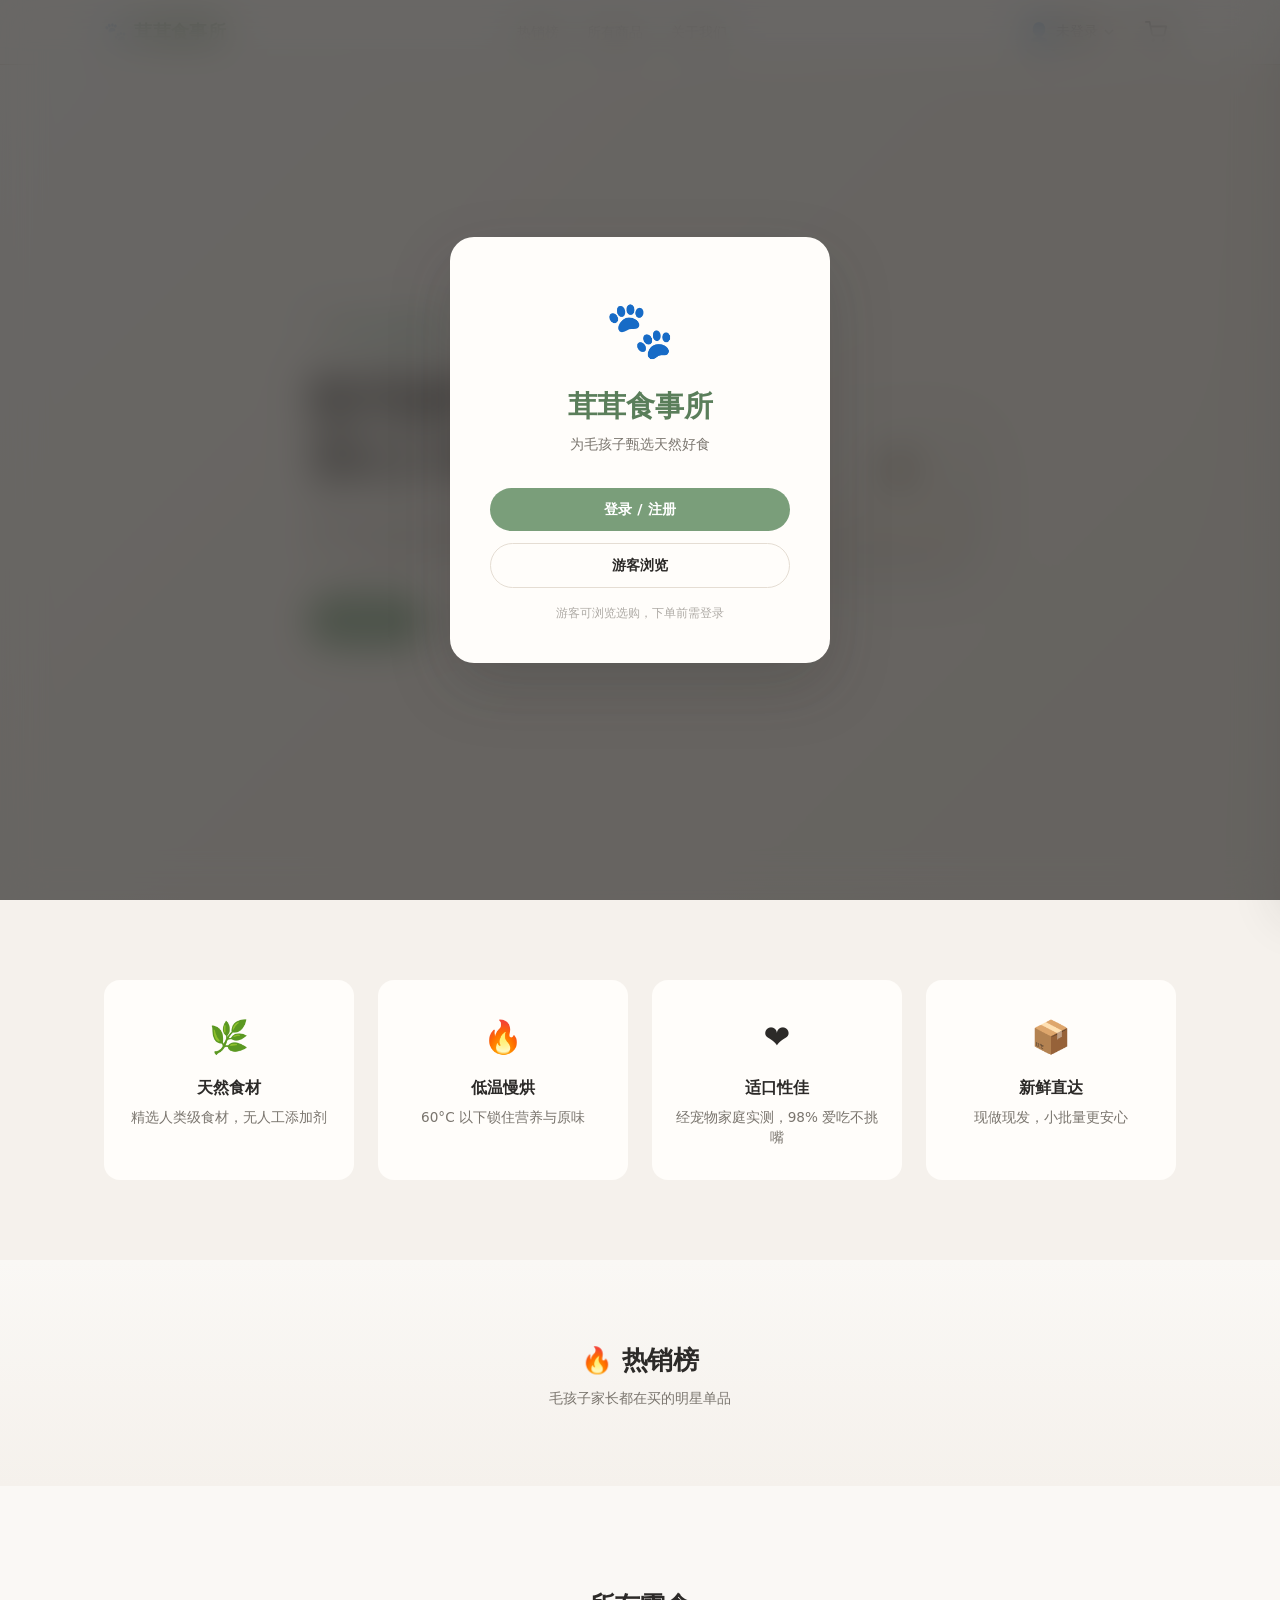
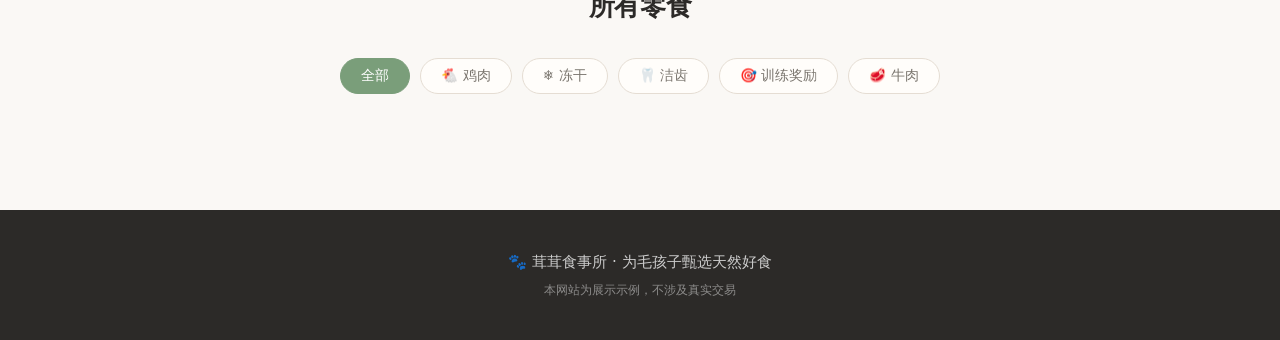
==== index.html @ ba2f0156 "feat: 登录/游客模式 + 地址管理 - 新增入口遮罩：必须先登录或选择游客模式才能进入网站 - 登录弹窗（悬浮小窗，背景虚化）：任意用户名密码均可登录 - 游客模式：游客可浏览和加入购物车，结算" ====
﻿<!DOCTYPE html>
<html lang="zh-CN">
<head>
  <meta charset="UTF-8">
  <meta name="viewport" content="width=device-width, initial-scale=1.0">
  <title>茸茸食事所 · 天然宠物零食</title>
  <link rel="stylesheet" href="styles.css">
</head>
<body>
  <!-- 入口遮罩：先登录或游客模式才能进入 -->
  <div class="entry-overlay" id="entryOverlay">
    <div class="entry-card">
      <div class="entry-card-inner">
        <div class="entry-logo">🐾</div>
        <h1 class="entry-title">茸茸食事所</h1>
        <p class="entry-subtitle">为毛孩子甄选天然好食</p>
        <div class="entry-actions">
          <button class="btn btn-primary btn-full" id="entryLoginBtn">登录 / 注册</button>
          <button class="btn btn-outline btn-full" id="entryGuestBtn">游客浏览</button>
        </div>
        <p class="entry-note">游客可浏览选购，下单前需登录</p>
      </div>
    </div>
  </div>

  <!-- 导航栏 -->
  <header class="header" id="mainHeader">
    <div class="container header-inner">
      <a href="#" class="logo">🐾 茸茸食事所</a>
      <nav class="nav">
        <a href="#hot-sellers">热销榜</a>
        <a href="#products">所有商品</a>
        <a href="#about">关于我们</a>
      </nav>
      <div class="header-right">
        <div class="user-area" id="userArea">
          <button class="user-btn" id="userBtn">
            <span class="user-avatar" id="userAvatar">👤</span>
            <span class="user-name" id="userName">未登录</span>
            <svg width="10" height="6" viewBox="0 0 10 6" fill="none"><path d="M1 1l4 4 4-4" stroke="currentColor" stroke-width="1.5"/></svg>
          </button>
          <div class="user-dropdown" id="userDropdown">
            <div class="dropdown-item" id="dropdownAccount">👤 账户中心</div>
            <div class="dropdown-item" id="dropdownAddress">📍 地址管理</div>
            <div class="dropdown-divider"></div>
            <div class="dropdown-item" id="dropdownLogout">🚪 退出登录</div>
          </div>
        </div>
        <button class="cart-btn" id="cartToggle" aria-label="购物车">
          <svg width="22" height="22" viewBox="0 0 24 24" fill="none" stroke="currentColor" stroke-width="2" stroke-linecap="round" stroke-linejoin="round"><circle cx="9" cy="21" r="1"/><circle cx="20" cy="21" r="1"/><path d="M1 1h4l2.68 13.39a2 2 0 0 0 2 1.61h9.72a2 2 0 0 0 2-1.61L23 6H6"/></svg>
          <span class="cart-count" id="cartCount">0</span>
        </button>
      </div>
    </div>
  </header>

  <!-- 首屏 Hero -->
  <section class="hero" id="hero">
    <div class="container hero-grid">
      <div class="hero-text">
        <span class="hero-badge">🐕 100% 天然食材</span>
        <h1>给毛孩子的<br>安心小食</h1>
        <p>无添加·无谷物·低温慢烘<br>每一口都是看得见的天然</p>
        <div class="hero-actions">
          <a href="#products" class="btn btn-primary">探索商品</a>
          <a href="#cartToggle" class="btn btn-outline cart-quick" id="heroCartBtn">购物车 (<span id="heroCartCount">0</span>)</a>
        </div>
      </div>
      <div class="hero-visual">
        <img src="assets/hero.svg" alt="宠物零食" class="hero-img">
      </div>
    </div>
  </section>

  <!-- 特色卖点 -->
  <section class="features" id="about">
    <div class="container">
      <div class="features-grid">
        <div class="feature-card">
          <span class="feature-icon">🌿</span>
          <h3>天然食材</h3>
          <p>精选人类级食材，无人工添加剂</p>
        </div>
        <div class="feature-card">
          <span class="feature-icon">🔥</span>
          <h3>低温慢烘</h3>
          <p>60°C 以下锁住营养与原味</p>
        </div>
        <div class="feature-card">
          <span class="feature-icon">❤️</span>
          <h3>适口性佳</h3>
          <p>经宠物家庭实测，98% 爱吃不挑嘴</p>
        </div>
        <div class="feature-card">
          <span class="feature-icon">📦</span>
          <h3>新鲜直达</h3>
          <p>现做现发，小批量更安心</p>
        </div>
      </div>
    </div>
  </section>

  <!-- 热销榜 -->
  <section class="hot-sellers">
    <div class="container">
      <div class="hot-sellers-header">
        <h2 class="hot-sellers-title">🔥 热销榜</h2>
        <p class="hot-sellers-subtitle">毛孩子家长都在买的明星单品</p>
      </div>
      <div class="hot-sellers-grid" id="hotSellersGrid"></div>
    </div>
  </section>

  <!-- 商品区 -->
  <section class="products" id="products">
    <div class="container">
      <h2 class="section-title">所有零食</h2>
      <div class="filter-bar" id="filterBar">
        <button class="filter-btn active" data-filter="all">全部</button>
        <button class="filter-btn" data-filter="chicken">🐔 鸡肉</button>
        <button class="filter-btn" data-filter="freezedry">❄️ 冻干</button>
        <button class="filter-btn" data-filter="dental">🦷 洁齿</button>
        <button class="filter-btn" data-filter="training">🎯 训练奖励</button>
        <button class="filter-btn" data-filter="beef">🥩 牛肉</button>
      </div>
      <div class="product-grid" id="productGrid"></div>
    </div>
  </section>

  <!-- 页脚 -->
  <footer class="footer">
    <div class="container footer-inner">
      <p>🐾 茸茸食事所 · 为毛孩子甄选天然好食</p>
      <p class="footer-note">本网站为展示示例，不涉及真实交易</p>
    </div>
  </footer>

  <!-- 登录弹窗（悬浮窗，背景虚化） -->
  <div class="login-overlay" id="loginOverlay">
    <div class="login-modal">
      <button class="login-close" id="loginClose">✕</button>
      <div class="login-icon">🐾</div>
      <h2 class="login-title">欢迎回来</h2>
      <p class="login-subtitle">登录后即可填写地址并下单</p>
      <div class="login-form">
        <div class="login-field">
          <label>用户名</label>
          <input type="text" id="loginUsername" placeholder="输入用户名" autocomplete="off">
        </div>
        <div class="login-field">
          <label>密码</label>
          <input type="password" id="loginPassword" placeholder="输入密码" autocomplete="off">
        </div>
        <div class="login-error" id="loginError"></div>
        <button class="btn btn-primary btn-full" id="loginSubmit">登录</button>
        <button class="btn btn-outline btn-full" id="loginGuestBtn">以游客身份继续</button>
      </div>
    </div>
  </div>

  <!-- 账户中心弹窗（地址管理） -->
  <div class="address-overlay" id="addressOverlay">
    <div class="address-modal">
      <div class="address-modal-header">
        <h2>📍 地址管理</h2>
        <button class="address-close" id="addressClose">✕</button>
      </div>
      <div class="address-modal-body">
        <div class="address-list" id="addressList"></div>
        <button class="btn btn-outline btn-sm" id="addressAddBtn">+ 添加新地址</button>

        <!-- 地址表单（新增/编辑） -->
        <div class="address-form" id="addressForm" style="display:none;">
          <div class="address-form-title" id="addressFormTitle">添加地址</div>
          <div class="login-field">
            <label>收件人</label>
            <input type="text" id="addrName" placeholder="收件人姓名">
          </div>
          <div class="login-field">
            <label>手机号</label>
            <input type="text" id="addrPhone" placeholder="手机号码">
          </div>
          <div class="login-field">
            <label>详细地址</label>
            <input type="text" id="addrDetail" placeholder="省/市/区/街道/门牌号">
          </div>
          <div style="display:flex;gap:8px;margin-top:10px;">
            <button class="btn btn-primary btn-sm" id="addrSaveBtn">保存</button>
            <button class="btn btn-outline btn-sm" id="addrCancelBtn">取消</button>
          </div>
          <div class="login-error" id="addrError"></div>
        </div>
      </div>
    </div>
  </div>

  <!-- 商品详情弹窗 -->
  <div class="modal-overlay" id="productModal">
    <div class="modal" role="dialog" aria-label="商品详情">
      <button class="modal-close" id="modalClose" aria-label="关闭">✕</button>
      <div class="modal-body" id="modalBody"></div>
    </div>
  </div>

  <!-- 购物车侧栏 -->
  <div class="cart-overlay" id="cartOverlay"></div>
  <div class="cart-sidebar" id="cartSidebar">
    <div class="cart-header">
      <h2>🛒 购物车</h2>
      <button class="cart-close" id="cartClose" aria-label="关闭购物车">✕</button>
    </div>
    <div class="cart-items" id="cartItems">
      <div class="cart-empty">购物车是空的<br>快去给毛孩子选零食吧 🐶</div>
    </div>
    <div class="cart-footer" id="cartFooter" style="display:none;">
      <div class="cart-total">
        <span>合计</span>
        <span id="cartTotal">¥0</span>
      </div>
      <button class="btn btn-primary btn-full" id="checkoutBtn">结算</button>
    </div>
  </div>

  <!-- 下单成功弹窗 -->
  <div class="modal-overlay" id="successModal">
    <div class="modal modal-success" role="dialog" aria-label="下单成功">
      <div class="success-content">
        <span class="success-icon">🎉</span>
        <h2>下单成功！</h2>
        <p>恭喜你为毛孩子安排了一顿美味 🐾</p>
        <p class="success-note" id="successAddress">预计 2-3 天送到</p>
        <button class="btn btn-primary" id="successClose">继续逛逛</button>
      </div>
    </div>
  </div>

  <!-- 提示弹窗（简易） -->
  <div class="toast" id="toast"></div>

  <script src="script.js"></script>
</body>
</html>
---- styles.css ----
﻿/* ============================================
   茸茸食事所 · 设计系统
   高端天然风格 · 干净留白 · 鼠尾草绿点缀
   ============================================ */

/* --- 变量 --- */
:root {
  --color-white: #fffdfa;
  --color-bg: #faf8f5;
  --color-bg-alt: #f5f1ec;
  --color-text: #2c2a28;
  --color-text-muted: #7a756e;
  --color-accent: #7a9e7a;
  --color-accent-light: #e8f0e8;
  --color-accent-dark: #5a7e5a;
  --color-berry: #c47a7a;
  --color-berry-light: #f5e8e8;
  --color-warm: #f5ede3;
  --color-border: #e5ddd3;
  --color-white-pure: #ffffff;
  --color-overlay: rgba(44, 42, 40, 0.45);
  --radius: 16px;
  --radius-sm: 10px;
  --radius-xs: 6px;
  --shadow-sm: 0 2px 8px rgba(44,42,40,0.06);
  --shadow-md: 0 8px 24px rgba(44,42,40,0.08);
  --shadow-lg: 0 16px 48px rgba(44,42,40,0.12);
  --font-sans: "PingFang SC", "Hiragino Sans GB", "Microsoft YaHei", system-ui, sans-serif;
  --transition: 0.25s cubic-bezier(0.4, 0, 0.2, 1);
}

/* --- Reset --- */
*, *::before, *::after { box-sizing: border-box; margin: 0; padding: 0; }
html { scroll-behavior: smooth; }
body {
  font-family: var(--font-sans);
  background: var(--color-bg);
  color: var(--color-text);
  line-height: 1.6;
  -webkit-font-smoothing: antialiased;
}
img { max-width: 100%; display: block; }
a { color: inherit; text-decoration: none; }
button { cursor: pointer; font-family: inherit; border: none; background: none; }

/* --- Container --- */
.container { max-width: 1120px; margin: 0 auto; padding: 0 24px; }

/* --- Header --- */
.header {
  position: fixed;
  top: 0;
  left: 0;
  right: 0;
  z-index: 100;
  background: rgba(250, 248, 245, 0.92);
  backdrop-filter: blur(12px);
  -webkit-backdrop-filter: blur(12px);
  border-bottom: 1px solid var(--color-border);
}
.header-inner {
  display: flex;
  align-items: center;
  justify-content: space-between;
  height: 64px;
}
.logo { font-size: 1.15rem; font-weight: 700; letter-spacing: 0.02em; color: var(--color-accent-dark); }
.nav { display: flex; gap: 28px; }
.nav a { font-size: 0.875rem; color: var(--color-text-muted); transition: color var(--transition); }
.nav a:hover { color: var(--color-accent-dark); }
.cart-btn {
  position: relative;
  display: flex;
  align-items: center;
  justify-content: center;
  width: 40px;
  height: 40px;
  border-radius: 50%;
  color: var(--color-text);
  transition: background var(--transition);
}
.cart-btn:hover { background: var(--color-bg-alt); }
.cart-count {
  position: absolute;
  top: 2px;
  right: 2px;
  background: var(--color-berry);
  color: #fff;
  font-size: 0.65rem;
  font-weight: 600;
  min-width: 18px;
  height: 18px;
  border-radius: 9px;
  display: flex;
  align-items: center;
  justify-content: center;
  padding: 0 4px;
  transform: scale(0);
  transition: transform var(--transition);
}
.cart-count.show { transform: scale(1); }

/* --- Hero --- */
.hero {
  padding: 140px 0 80px;
  min-height: 100vh;
  display: flex;
  align-items: center;
  background: linear-gradient(135deg, #faf8f5 0%, #f5efe8 50%, #f0ebe3 100%);
}
.hero-grid { display: grid; grid-template-columns: 1fr 1fr; gap: 60px; align-items: center; }
.hero-text { max-width: 520px; }
.hero-badge {
  display: inline-block;
  background: var(--color-accent-light);
  color: var(--color-accent-dark);
  font-size: 0.8rem;
  font-weight: 600;
  padding: 6px 14px;
  border-radius: 20px;
  margin-bottom: 20px;
}
.hero-text h1 {
  font-size: 3.2rem;
  font-weight: 800;
  line-height: 1.2;
  letter-spacing: -0.02em;
  color: var(--color-text);
  margin-bottom: 16px;
}
.hero-text p {
  font-size: 1.05rem;
  color: var(--color-text-muted);
  line-height: 1.7;
  margin-bottom: 32px;
}
.hero-actions { display: flex; gap: 12px; flex-wrap: wrap; }
.hero-visual { display: flex; align-items: center; justify-content: center; }
.hero-img {
  width: 100%;
  max-width: 520px;
  border-radius: var(--radius);
  box-shadow: var(--shadow-lg);
}

/* --- Buttons --- */
.btn {
  display: inline-flex;
  align-items: center;
  justify-content: center;
  gap: 6px;
  padding: 12px 28px;
  border-radius: 50px;
  font-size: 0.9rem;
  font-weight: 600;
  transition: all var(--transition);
}
.btn-primary {
  background: var(--color-accent);
  color: #fff;
}
.btn-primary:hover { background: var(--color-accent-dark); transform: translateY(-1px); box-shadow: 0 4px 14px rgba(122, 158, 122, 0.35); }
.btn-outline {
  background: transparent;
  color: var(--color-text);
  border: 1.5px solid var(--color-border);
}
.btn-outline:hover { border-color: var(--color-accent); color: var(--color-accent-dark); }
.btn-full { width: 100%; }
.btn-sm { padding: 8px 18px; font-size: 0.8rem; }

/* --- Features --- */
.features {
  padding: 80px 0;
  background: var(--color-bg-alt);
}
.features-grid { display: grid; grid-template-columns: repeat(4, 1fr); gap: 24px; }
.feature-card {
  background: var(--color-white);
  padding: 32px 20px;
  border-radius: var(--radius);
  text-align: center;
  transition: transform var(--transition), box-shadow var(--transition);
}
.feature-card:hover { transform: translateY(-4px); box-shadow: var(--shadow-md); }
.feature-icon { font-size: 2rem; display: block; margin-bottom: 12px; }
.feature-card h3 { font-size: 1rem; font-weight: 700; margin-bottom: 6px; }
.feature-card p { font-size: 0.85rem; color: var(--color-text-muted); line-height: 1.5; }

/* --- Section Title --- */
.section-title {
  font-size: 1.6rem;
  font-weight: 800;
  text-align: center;
  margin-bottom: 32px;
  letter-spacing: -0.01em;
}

/* --- Hot Sellers --- */
.hot-sellers {
  padding: 80px 0 40px;
  background: linear-gradient(180deg, #faf8f5 0%, #f5f1ec 100%);
}
.hot-sellers-header { text-align: center; margin-bottom: 36px; }
.hot-sellers-title {
  font-size: 1.6rem;
  font-weight: 800;
  letter-spacing: -0.01em;
  margin-bottom: 6px;
}
.hot-sellers-subtitle {
  font-size: 0.9rem;
  color: var(--color-text-muted);
}
.hot-sellers-grid {
  display: grid;
  grid-template-columns: repeat(4, 1fr);
  gap: 20px;
}
.hot-card {
  background: var(--color-white);
  border-radius: var(--radius);
  overflow: hidden;
  cursor: pointer;
  position: relative;
  transition: transform var(--transition), box-shadow var(--transition);
}
.hot-card:hover { transform: translateY(-4px); box-shadow: var(--shadow-md); }
.rank-badge {
  position: absolute;
  top: 12px;
  left: 12px;
  width: 32px;
  height: 32px;
  border-radius: 50%;
  display: flex;
  align-items: center;
  justify-content: center;
  font-size: 0.8rem;
  font-weight: 800;
  color: #fff;
  z-index: 2;
  box-shadow: 0 2px 8px rgba(0,0,0,0.12);
}
.rank-1 { background: linear-gradient(135deg, #e8a838, #d4922a); }
.rank-2 { background: linear-gradient(135deg, #b0b0b0, #909090); }
.rank-3 { background: linear-gradient(135deg, #c89060, #b07848); }
.rank-4 { background: var(--color-accent); }
.hot-card-img {
  width: 100%;
  aspect-ratio: 1;
  object-fit: cover;
  background: var(--color-warm);
}
.hot-card-body { padding: 14px 16px 18px; }
.hot-card-category {
  font-size: 0.7rem;
  font-weight: 600;
  color: var(--color-accent);
  margin-bottom: 3px;
  letter-spacing: 0.04em;
}
.hot-card-title {
  font-size: 0.95rem;
  font-weight: 700;
  margin-bottom: 8px;
}
.hot-card-bottom {
  display: flex;
  align-items: center;
  justify-content: space-between;
}
.hot-card-price {
  font-size: 1.05rem;
  font-weight: 800;
  color: var(--color-berry);
}
.hot-card-sales {
  font-size: 0.72rem;
  color: var(--color-text-muted);
}
/* --- Products --- */
.products { padding: 100px 0 80px; }

/* Filter Bar */
.filter-bar {
  display: flex;
  justify-content: center;
  gap: 10px;
  flex-wrap: wrap;
  margin-bottom: 36px;
}
.filter-btn {
  padding: 8px 20px;
  border-radius: 50px;
  font-size: 0.85rem;
  font-weight: 500;
  color: var(--color-text-muted);
  background: var(--color-white);
  border: 1.5px solid var(--color-border);
  transition: all var(--transition);
}
.filter-btn:hover { border-color: var(--color-accent); color: var(--color-accent-dark); }
.filter-btn.active {
  background: var(--color-accent);
  color: #fff;
  border-color: var(--color-accent);
}

/* Product Grid */
.product-grid {
  display: grid;
  grid-template-columns: repeat(auto-fill, minmax(260px, 1fr));
  gap: 24px;
}
.product-card {
  background: var(--color-white);
  border-radius: var(--radius);
  overflow: hidden;
  transition: transform var(--transition), box-shadow var(--transition);
  cursor: pointer;
}
.product-card:hover { transform: translateY(-4px); box-shadow: var(--shadow-md); }
.product-card-img {
  width: 100%;
  aspect-ratio: 1;
  object-fit: cover;
  background: var(--color-warm);
}
.product-card-body { padding: 18px 20px 20px; }
.product-card-category {
  font-size: 0.7rem;
  font-weight: 600;
  color: var(--color-accent);
  text-transform: uppercase;
  letter-spacing: 0.06em;
  margin-bottom: 4px;
}
.product-card-title {
  font-size: 1rem;
  font-weight: 700;
  margin-bottom: 4px;
}
.product-card-desc {
  font-size: 0.8rem;
  color: var(--color-text-muted);
  line-height: 1.4;
  margin-bottom: 12px;
  display: -webkit-box;
  -webkit-line-clamp: 2;
  -webkit-box-orient: vertical;
  overflow: hidden;
}
.product-card-bottom {
  display: flex;
  align-items: center;
  justify-content: space-between;
}
.product-card-price {
  font-size: 1.15rem;
  font-weight: 800;
  color: var(--color-berry);
}
.product-card-spec {
  font-size: 0.75rem;
  color: var(--color-text-muted);
}

/* --- Modal --- */
.modal-overlay {
  position: fixed;
  top: 0;
  left: 0;
  right: 0;
  bottom: 0;
  background: var(--color-overlay);
  z-index: 200;
  display: flex;
  align-items: center;
  justify-content: center;
  opacity: 0;
  pointer-events: none;
  transition: opacity 0.3s ease;
}
.modal-overlay.open { opacity: 1; pointer-events: all; }

.modal {
  background: var(--color-white);
  border-radius: var(--radius);
  max-width: 520px;
  width: 90%;
  max-height: 85vh;
  overflow-y: auto;
  position: relative;
  transform: translateY(20px) scale(0.97);
  transition: transform 0.3s ease;
}
.modal-overlay.open .modal { transform: translateY(0) scale(1); }

.modal-close {
  position: absolute;
  top: 16px;
  right: 16px;
  width: 36px;
  height: 36px;
  border-radius: 50%;
  display: flex;
  align-items: center;
  justify-content: center;
  font-size: 1.1rem;
  color: var(--color-text-muted);
  background: var(--color-bg);
  z-index: 2;
  transition: background var(--transition);
}
.modal-close:hover { background: var(--color-border); }
.modal-body { padding: 0; }

.modal-detail-img {
  width: 100%;
  aspect-ratio: 1;
  object-fit: cover;
  background: var(--color-warm);
}
.modal-detail-body { padding: 24px 28px 28px; }
.modal-detail-title {
  font-size: 1.4rem;
  font-weight: 800;
  margin-bottom: 4px;
}
.modal-detail-category { font-size: 0.75rem; color: var(--color-accent); font-weight: 600; margin-bottom: 12px; }
.modal-detail-price {
  font-size: 1.3rem;
  font-weight: 800;
  color: var(--color-berry);
  margin-bottom: 16px;
}
.modal-detail-section { margin-bottom: 16px; }
.modal-detail-section h4 {
  font-size: 0.85rem;
  font-weight: 700;
  margin-bottom: 6px;
  color: var(--color-accent-dark);
}
.modal-detail-section p,
.modal-detail-section li {
  font-size: 0.85rem;
  color: var(--color-text-muted);
  line-height: 1.6;
}
.modal-detail-section ul { list-style: none; padding: 0; }
.modal-detail-section ul li::before { content: "• "; color: var(--color-accent); }

/* --- Cart Sidebar --- */
.cart-overlay {
  position: fixed;
  top: 0;
  left: 0;
  right: 0;
  bottom: 0;
  background: var(--color-overlay);
  z-index: 150;
  opacity: 0;
  pointer-events: none;
  transition: opacity 0.3s ease;
}
.cart-overlay.open { opacity: 1; pointer-events: all; }

.cart-sidebar {
  position: fixed;
  top: 0;
  right: 0;
  bottom: 0;
  width: 400px;
  max-width: 90vw;
  background: var(--color-white);
  z-index: 160;
  display: flex;
  flex-direction: column;
  transform: translateX(100%);
  transition: transform 0.3s ease;
  box-shadow: var(--shadow-lg);
}
.cart-sidebar.open { transform: translateX(0); }

.cart-header {
  display: flex;
  align-items: center;
  justify-content: space-between;
  padding: 20px 24px;
  border-bottom: 1px solid var(--color-border);
}
.cart-header h2 { font-size: 1.1rem; font-weight: 700; }
.cart-close {
  width: 36px;
  height: 36px;
  border-radius: 50%;
  display: flex;
  align-items: center;
  justify-content: center;
  font-size: 1.1rem;
  color: var(--color-text-muted);
  transition: background var(--transition);
}
.cart-close:hover { background: var(--color-bg); }

.cart-items {
  flex: 1;
  overflow-y: auto;
  padding: 16px 24px;
}
.cart-empty {
  text-align: center;
  color: var(--color-text-muted);
  padding: 60px 0;
  line-height: 1.8;
}
.cart-item {
  display: flex;
  gap: 12px;
  padding: 14px 0;
  border-bottom: 1px solid var(--color-border);
}
.cart-item-img {
  width: 64px;
  height: 64px;
  border-radius: var(--radius-sm);
  object-fit: cover;
  background: var(--color-warm);
  flex-shrink: 0;
}
.cart-item-info { flex: 1; min-width: 0; }
.cart-item-title { font-size: 0.9rem; font-weight: 600; margin-bottom: 2px; }
.cart-item-spec { font-size: 0.75rem; color: var(--color-text-muted); margin-bottom: 6px; }
.cart-item-bottom { display: flex; align-items: center; justify-content: space-between; }
.cart-item-price { font-size: 0.9rem; font-weight: 700; color: var(--color-berry); }
.cart-qty {
  display: flex;
  align-items: center;
  gap: 0;
  border: 1.5px solid var(--color-border);
  border-radius: var(--radius-xs);
  overflow: hidden;
}
.cart-qty button {
  width: 30px;
  height: 30px;
  display: flex;
  align-items: center;
  justify-content: center;
  font-size: 0.85rem;
  color: var(--color-text);
  transition: background var(--transition);
}
.cart-qty button:hover { background: var(--color-bg); }
.cart-qty span {
  width: 32px;
  text-align: center;
  font-size: 0.85rem;
  font-weight: 600;
  border-left: 1.5px solid var(--color-border);
  border-right: 1.5px solid var(--color-border);
  line-height: 30px;
}
.cart-item-remove {
  font-size: 0.7rem;
  color: var(--color-text-muted);
  margin-left: 8px;
  transition: color var(--transition);
}
.cart-item-remove:hover { color: var(--color-berry); }

.cart-footer {
  padding: 20px 24px;
  border-top: 1px solid var(--color-border);
  background: var(--color-white);
}
.cart-total {
  display: flex;
  justify-content: space-between;
  align-items: center;
  font-size: 1.05rem;
  font-weight: 700;
  margin-bottom: 14px;
}
.cart-total span:last-child { font-size: 1.2rem; color: var(--color-berry); }

/* --- Success Modal --- */
.modal-success {
  max-width: 420px;
  text-align: center;
}
.success-content { padding: 48px 32px; }
.success-icon { font-size: 3.5rem; display: block; margin-bottom: 16px; }
.success-content h2 { font-size: 1.5rem; font-weight: 800; margin-bottom: 8px; }
.success-content p { color: var(--color-text-muted); font-size: 0.9rem; margin-bottom: 4px; }
.success-note { font-size: 0.8rem !important; margin-top: 8px !important; }
.success-content .btn { margin-top: 24px; }

/* --- Footer --- */
.footer {
  padding: 40px 0;
  background: var(--color-text);
  color: #ccc;
  text-align: center;
}
.footer p:first-child { font-size: 0.95rem; font-weight: 500; margin-bottom: 6px; }
.footer-note { font-size: 0.75rem; opacity: 0.6; }

/* --- Responsive --- *//* --- Entry Overlay (先登录/游客) --- */
.entry-overlay {
  position: fixed;
  top: 0; left: 0; right: 0; bottom: 0;
  background: rgba(44, 42, 40, 0.7);
  backdrop-filter: blur(20px);
  -webkit-backdrop-filter: blur(20px);
  z-index: 999;
  display: flex;
  align-items: center;
  justify-content: center;
  transition: opacity 0.5s ease;
}
.entry-overlay.hidden { opacity: 0; pointer-events: none; }
.entry-card {
  background: var(--color-white);
  border-radius: 24px;
  padding: 48px 40px 40px;
  max-width: 380px;
  width: 90%;
  text-align: center;
  box-shadow: 0 24px 64px rgba(44,42,40,0.2);
  transform: translateY(0);
  transition: transform 0.5s ease;
}
.entry-overlay.hidden .entry-card { transform: translateY(20px); }
.entry-logo { font-size: 3.5rem; display: block; margin-bottom: 8px; }
.entry-title { font-size: 1.8rem; font-weight: 800; margin-bottom: 4px; color: var(--color-accent-dark); }
.entry-subtitle { font-size: 0.9rem; color: var(--color-text-muted); margin-bottom: 32px; }
.entry-actions { display: flex; flex-direction: column; gap: 12px; margin-bottom: 16px; }
.entry-note { font-size: 0.75rem; color: var(--color-text-muted); opacity: 0.6; }

/* --- Header Right --- */
.header-right {
  display: flex;
  align-items: center;
  gap: 8px;
}

/* --- User Area --- */
.user-area { position: relative; }
.user-btn {
  display: flex;
  align-items: center;
  gap: 6px;
  padding: 6px 14px 6px 10px;
  border-radius: 50px;
  background: var(--color-bg-alt);
  color: var(--color-text);
  font-size: 0.85rem;
  font-weight: 500;
  transition: background var(--transition);
  cursor: pointer;
}
.user-btn:hover { background: var(--color-border); }
.user-avatar { font-size: 1.1rem; }
.user-name { max-width: 80px; overflow: hidden; text-overflow: ellipsis; white-space: nowrap; }

.user-dropdown {
  position: absolute;
  top: calc(100% + 8px);
  right: 0;
  background: var(--color-white);
  border-radius: var(--radius-sm);
  box-shadow: var(--shadow-lg);
  min-width: 160px;
  padding: 6px;
  opacity: 0;
  pointer-events: none;
  transform: translateY(-6px);
  transition: all var(--transition);
  z-index: 110;
}
.user-dropdown.open { opacity: 1; pointer-events: all; transform: translateY(0); }
.dropdown-item {
  padding: 10px 14px;
  font-size: 0.85rem;
  border-radius: var(--radius-xs);
  cursor: pointer;
  transition: background var(--transition);
}
.dropdown-item:hover { background: var(--color-bg-alt); }
.dropdown-divider { height: 1px; background: var(--color-border); margin: 4px 0; }

/* --- Login Modal (悬浮窗，背景虚化) --- */
.login-overlay {
  position: fixed;
  top: 0; left: 0; right: 0; bottom: 0;
  background: rgba(44, 42, 40, 0.5);
  backdrop-filter: blur(8px);
  -webkit-backdrop-filter: blur(8px);
  z-index: 300;
  display: flex;
  align-items: center;
  justify-content: center;
  opacity: 0;
  pointer-events: none;
  transition: opacity 0.3s ease;
}
.login-overlay.open { opacity: 1; pointer-events: all; }
.login-modal {
  background: var(--color-white);
  border-radius: 20px;
  padding: 36px 32px 28px;
  max-width: 360px;
  width: 90%;
  position: relative;
  transform: scale(0.95);
  transition: transform 0.3s ease;
  box-shadow: var(--shadow-lg);
}
.login-overlay.open .login-modal { transform: scale(1); }
.login-close {
  position: absolute;
  top: 14px; right: 14px;
  width: 32px; height: 32px;
  border-radius: 50%;
  display: flex;
  align-items: center;
  justify-content: center;
  font-size: 1rem;
  color: var(--color-text-muted);
  background: var(--color-bg);
  transition: background var(--transition);
}
.login-close:hover { background: var(--color-border); }
.login-icon { font-size: 2.5rem; text-align: center; margin-bottom: 8px; }
.login-title { font-size: 1.3rem; font-weight: 800; text-align: center; margin-bottom: 4px; }
.login-subtitle { font-size: 0.8rem; color: var(--color-text-muted); text-align: center; margin-bottom: 20px; }
.login-form { display: flex; flex-direction: column; gap: 12px; }
.login-field label { font-size: 0.8rem; font-weight: 600; display: block; margin-bottom: 4px; color: var(--color-text-muted); }
.login-field input {
  width: 100%;
  padding: 10px 14px;
  border: 1.5px solid var(--color-border);
  border-radius: var(--radius-sm);
  font-size: 0.9rem;
  font-family: inherit;
  background: var(--color-bg);
  transition: border-color var(--transition);
  outline: none;
}
.login-field input:focus { border-color: var(--color-accent); }
.login-error { font-size: 0.8rem; color: var(--color-berry); min-height: 1em; }

/* --- Address Modal --- */
.address-overlay {
  position: fixed;
  top: 0; left: 0; right: 0; bottom: 0;
  background: var(--color-overlay);
  z-index: 300;
  display: flex;
  align-items: center;
  justify-content: center;
  opacity: 0;
  pointer-events: none;
  transition: opacity 0.3s ease;
}
.address-overlay.open { opacity: 1; pointer-events: all; }
.address-modal {
  background: var(--color-white);
  border-radius: var(--radius);
  max-width: 480px;
  width: 90%;
  max-height: 80vh;
  display: flex;
  flex-direction: column;
  box-shadow: var(--shadow-lg);
}
.address-modal-header {
  display: flex;
  align-items: center;
  justify-content: space-between;
  padding: 20px 24px;
  border-bottom: 1px solid var(--color-border);
}
.address-modal-header h2 { font-size: 1.1rem; font-weight: 700; }
.address-close {
  width: 36px; height: 36px;
  border-radius: 50%;
  display: flex;
  align-items: center;
  justify-content: center;
  font-size: 1.1rem;
  color: var(--color-text-muted);
  transition: background var(--transition);
}
.address-close:hover { background: var(--color-bg); }
.address-modal-body {
  padding: 20px 24px 24px;
  overflow-y: auto;
  flex: 1;
}
.address-list { margin-bottom: 16px; }
.address-item {
  display: flex;
  justify-content: space-between;
  align-items: flex-start;
  padding: 14px 16px;
  border: 1.5px solid var(--color-border);
  border-radius: var(--radius-sm);
  margin-bottom: 10px;
  transition: border-color var(--transition);
}
.address-item:hover { border-color: var(--color-accent); }
.address-item.default { border-color: var(--color-accent); background: var(--color-accent-light); }
.address-item-info { flex: 1; min-width: 0; }
.address-item-name { font-size: 0.9rem; font-weight: 600; margin-bottom: 2px; }
.address-item-name span { font-weight: 400; color: var(--color-text-muted); margin-left: 8px; }
.address-item-detail { font-size: 0.8rem; color: var(--color-text-muted); line-height: 1.4; margin-bottom: 4px; }
.address-item-tag {
  display: inline-block;
  font-size: 0.65rem;
  font-weight: 600;
  color: var(--color-accent-dark);
  background: var(--color-accent-light);
  padding: 2px 8px;
  border-radius: 4px;
}
.address-item-actions { display: flex; gap: 6px; flex-shrink: 0; margin-left: 10px; }
.address-item-actions button {
  font-size: 0.75rem;
  color: var(--color-text-muted);
  padding: 4px 8px;
  border-radius: var(--radius-xs);
  transition: background var(--transition);
}
.address-item-actions button:hover { background: var(--color-bg); }
.address-item-actions .addr-del:hover { color: var(--color-berry); }
.address-item-actions .addr-default:hover { color: var(--color-accent-dark); }

.address-form {
  margin-top: 16px;
  padding: 16px;
  border: 1.5px solid var(--color-border);
  border-radius: var(--radius-sm);
  background: var(--color-bg);
}
.address-form-title { font-size: 0.9rem; font-weight: 700; margin-bottom: 12px; }

/* --- Toast --- */
.toast {
  position: fixed;
  bottom: 30px;
  left: 50%;
  transform: translateX(-50%) translateY(80px);
  background: var(--color-text);
  color: #fff;
  font-size: 0.85rem;
  padding: 12px 24px;
  border-radius: 50px;
  box-shadow: var(--shadow-lg);
  z-index: 500;
  opacity: 0;
  pointer-events: none;
  transition: all 0.35s ease;
  white-space: nowrap;
}
.toast.show { opacity: 1; transform: translateX(-50%) translateY(0); }

/* --- Responsive --- */
@media (max-width: 768px) {
  .hot-sellers-grid { grid-template-columns: repeat(2, 1fr); gap: 14px; }
  .hot-sellers { padding: 56px 0 28px; }
  .hot-sellers-title { font-size: 1.3rem; }
  .header-right { gap: 4px; }
  .user-btn { padding: 4px 10px 4px 8px; font-size: 0.8rem; }
  .user-name { max-width: 50px; }
  .entry-card { padding: 36px 24px 32px; }
  .entry-title { font-size: 1.5rem; }
  .login-modal { padding: 28px 20px 24px; }
  .address-modal { max-height: 90vh; }
  .hero { padding: 100px 0 60px; }
  .hero-grid { grid-template-columns: 1fr; gap: 40px; }
  .hero-text { max-width: 100%; text-align: center; }
  .hero-text h1 { font-size: 2.2rem; }
  .hero-actions { justify-content: center; }
  .hero-img { max-width: 380px; }
  .features-grid { grid-template-columns: repeat(2, 1fr); gap: 16px; }
  .product-grid { grid-template-columns: repeat(auto-fill, minmax(160px, 1fr)); gap: 16px; }
  .section-title { font-size: 1.3rem; }
  .filter-bar { gap: 8px; }
  .filter-btn { padding: 6px 14px; font-size: 0.8rem; }
  .cart-sidebar { width: 100%; max-width: 100vw; }
  .modal { width: 95%; }
  .nav { display: none; }
}

@media (max-width: 480px) {
  .hot-sellers-grid { grid-template-columns: repeat(2, 1fr); gap: 10px; }
  .hot-card-body { padding: 10px 12px 14px; }
  .hot-card-title { font-size: 0.85rem; }
  .user-name { display: none; }
  .user-btn { padding: 4px 8px; }
  .hero-text h1 { font-size: 1.8rem; }
  .features-grid { grid-template-columns: 1fr; }
  .product-grid { grid-template-columns: repeat(2, 1fr); gap: 12px; }
  .product-card-body { padding: 12px 14px 14px; }
  .product-card-title { font-size: 0.85rem; }
  .modal-detail-body { padding: 18px 20px 22px; }
}
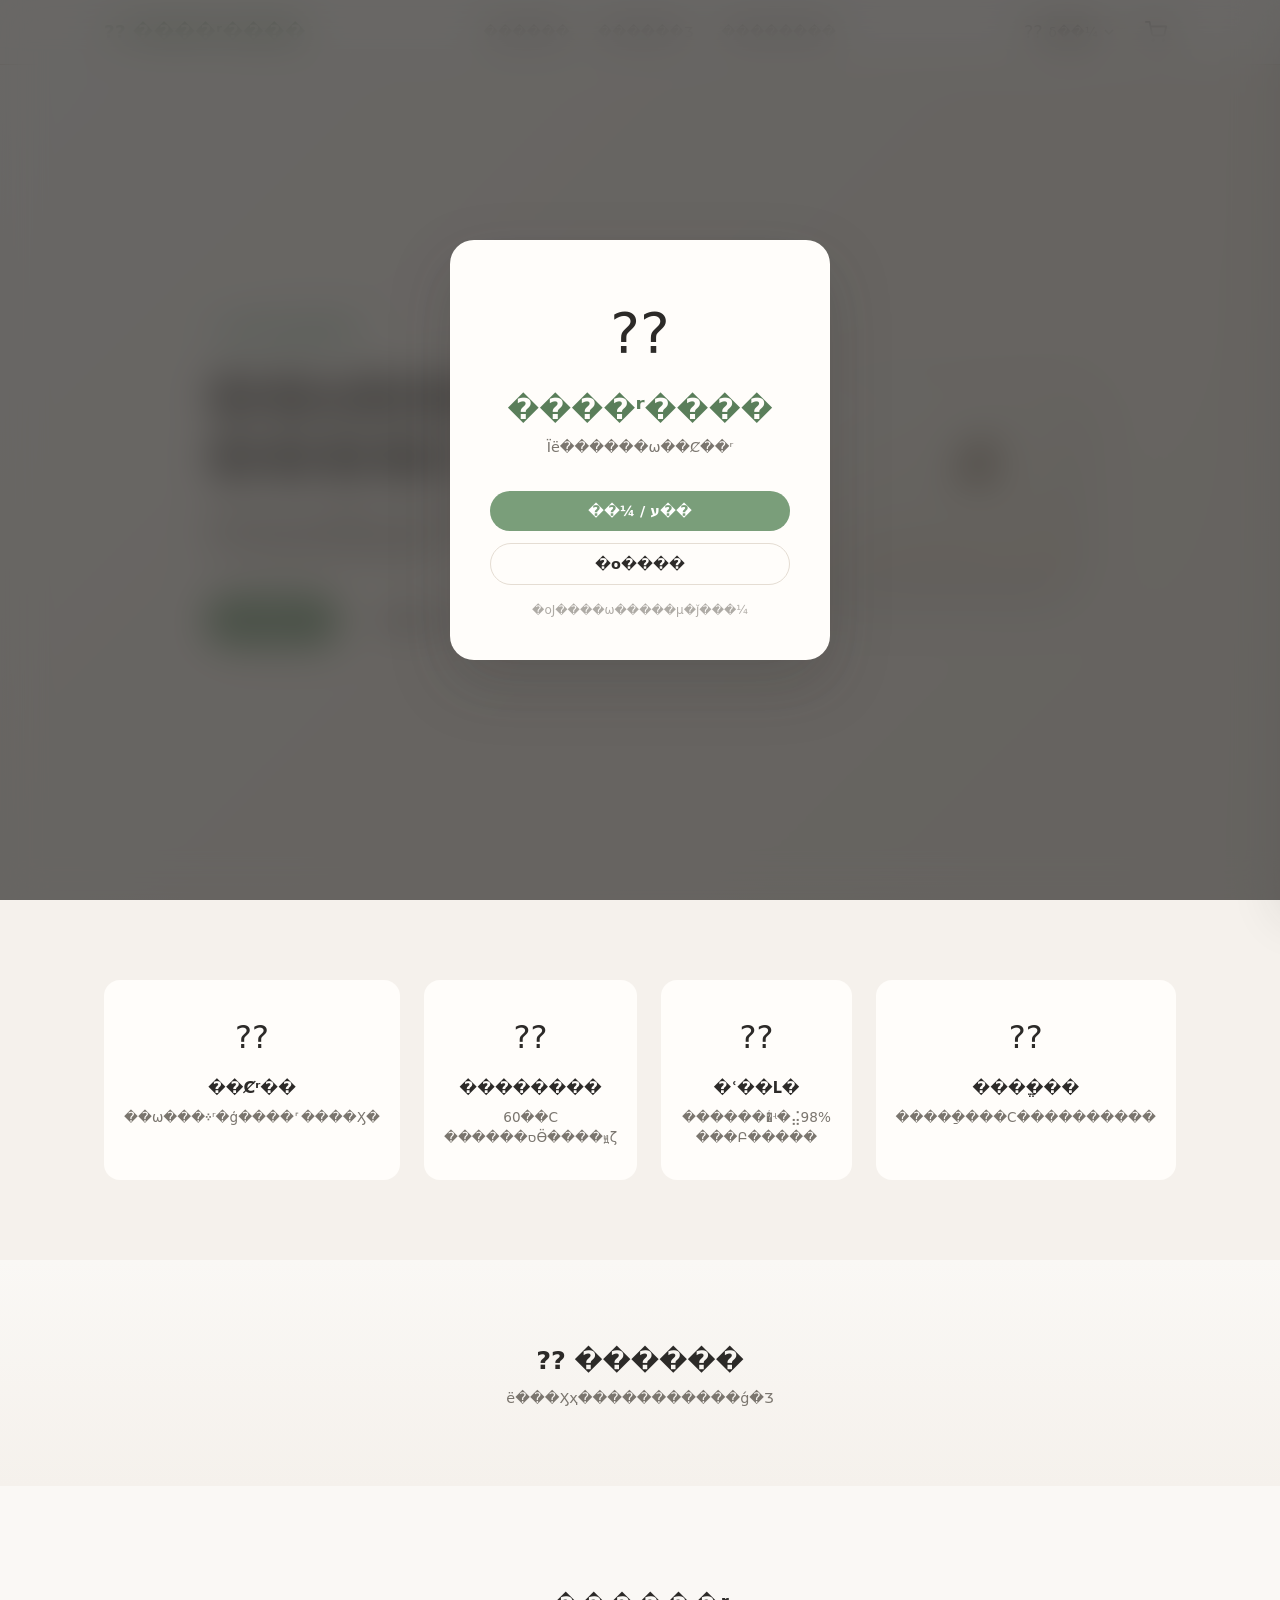
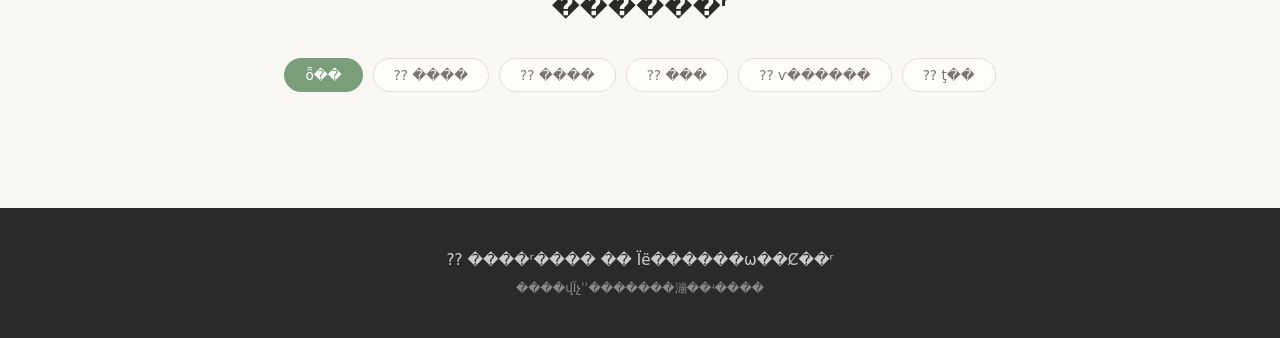
==== commit b474e0e6: "chore: 触发 GitHub Pages 重新部署" ====
--- a/index.html
+++ b/index.html
@@ -1,52 +1,53 @@
-﻿<!DOCTYPE html>
+<!DOCTYPE html>
 <html lang="zh-CN">
 <head>
+<!-- GP:639187005547478258 -->
   <meta charset="UTF-8">
   <meta name="viewport" content="width=device-width, initial-scale=1.0">
-  <title>茸茸食事所 · 天然宠物零食</title>
+  <title>����ʳ���� �� ��Ȼ������ʳ</title>
   <link rel="stylesheet" href="styles.css">
 </head>
 <body>
-  <!-- 入口遮罩：先登录或游客模式才能进入 -->
+  <!-- ������֣��ȵ�¼���ο�ģʽ���ܽ��� -->
   <div class="entry-overlay" id="entryOverlay">
     <div class="entry-card">
       <div class="entry-card-inner">
-        <div class="entry-logo">🐾</div>
-        <h1 class="entry-title">茸茸食事所</h1>
-        <p class="entry-subtitle">为毛孩子甄选天然好食</p>
+        <div class="entry-logo">??</div>
+        <h1 class="entry-title">����ʳ����</h1>
+        <p class="entry-subtitle">Ϊë������ѡ��Ȼ��ʳ</p>
         <div class="entry-actions">
-          <button class="btn btn-primary btn-full" id="entryLoginBtn">登录 / 注册</button>
-          <button class="btn btn-outline btn-full" id="entryGuestBtn">游客浏览</button>
-        </div>
-        <p class="entry-note">游客可浏览选购，下单前需登录</p>
-      </div>
-    </div>
-  </div>
-
-  <!-- 导航栏 -->
+          <button class="btn btn-primary btn-full" id="entryLoginBtn">��¼ / ע��</button>
+          <button class="btn btn-outline btn-full" id="entryGuestBtn">�ο����</button>
+        </div>
+        <p class="entry-note">�οͿ����ѡ�����µ�ǰ���¼</p>
+      </div>
+    </div>
+  </div>
+
+  <!-- ������ -->
   <header class="header" id="mainHeader">
     <div class="container header-inner">
-      <a href="#" class="logo">🐾 茸茸食事所</a>
+      <a href="#" class="logo">?? ����ʳ����</a>
       <nav class="nav">
-        <a href="#hot-sellers">热销榜</a>
-        <a href="#products">所有商品</a>
-        <a href="#about">关于我们</a>
+        <a href="#hot-sellers">������</a>
+        <a href="#products">������Ʒ</a>
+        <a href="#about">��������</a>
       </nav>
       <div class="header-right">
         <div class="user-area" id="userArea">
           <button class="user-btn" id="userBtn">
-            <span class="user-avatar" id="userAvatar">👤</span>
-            <span class="user-name" id="userName">未登录</span>
+            <span class="user-avatar" id="userAvatar">??</span>
+            <span class="user-name" id="userName">δ��¼</span>
             <svg width="10" height="6" viewBox="0 0 10 6" fill="none"><path d="M1 1l4 4 4-4" stroke="currentColor" stroke-width="1.5"/></svg>
           </button>
           <div class="user-dropdown" id="userDropdown">
-            <div class="dropdown-item" id="dropdownAccount">👤 账户中心</div>
-            <div class="dropdown-item" id="dropdownAddress">📍 地址管理</div>
+            <div class="dropdown-item" id="dropdownAccount">?? �˻�����</div>
+            <div class="dropdown-item" id="dropdownAddress">?? ��ַ����</div>
             <div class="dropdown-divider"></div>
-            <div class="dropdown-item" id="dropdownLogout">🚪 退出登录</div>
-          </div>
-        </div>
-        <button class="cart-btn" id="cartToggle" aria-label="购物车">
+            <div class="dropdown-item" id="dropdownLogout">?? �˳���¼</div>
+          </div>
+        </div>
+        <button class="cart-btn" id="cartToggle" aria-label="���ﳵ">
           <svg width="22" height="22" viewBox="0 0 24 24" fill="none" stroke="currentColor" stroke-width="2" stroke-linecap="round" stroke-linejoin="round"><circle cx="9" cy="21" r="1"/><circle cx="20" cy="21" r="1"/><path d="M1 1h4l2.68 13.39a2 2 0 0 0 2 1.61h9.72a2 2 0 0 0 2-1.61L23 6H6"/></svg>
           <span class="cart-count" id="cartCount">0</span>
         </button>
@@ -54,139 +55,139 @@
     </div>
   </header>
 
-  <!-- 首屏 Hero -->
+  <!-- ���� Hero -->
   <section class="hero" id="hero">
     <div class="container hero-grid">
       <div class="hero-text">
-        <span class="hero-badge">🐕 100% 天然食材</span>
-        <h1>给毛孩子的<br>安心小食</h1>
-        <p>无添加·无谷物·低温慢烘<br>每一口都是看得见的天然</p>
+        <span class="hero-badge">?? 100% ��Ȼʳ��</span>
+        <h1>��ë���ӵ�<br>����Сʳ</h1>
+        <p>�����ӡ��޹����������<br>ÿһ�ڶ��ǿ��ü�����Ȼ</p>
         <div class="hero-actions">
-          <a href="#products" class="btn btn-primary">探索商品</a>
-          <a href="#cartToggle" class="btn btn-outline cart-quick" id="heroCartBtn">购物车 (<span id="heroCartCount">0</span>)</a>
+          <a href="#products" class="btn btn-primary">̽����Ʒ</a>
+          <a href="#cartToggle" class="btn btn-outline cart-quick" id="heroCartBtn">���ﳵ (<span id="heroCartCount">0</span>)</a>
         </div>
       </div>
       <div class="hero-visual">
-        <img src="assets/hero.svg" alt="宠物零食" class="hero-img">
-      </div>
-    </div>
-  </section>
-
-  <!-- 特色卖点 -->
+        <img src="assets/hero.svg" alt="������ʳ" class="hero-img">
+      </div>
+    </div>
+  </section>
+
+  <!-- ��ɫ���� -->
   <section class="features" id="about">
     <div class="container">
       <div class="features-grid">
         <div class="feature-card">
-          <span class="feature-icon">🌿</span>
-          <h3>天然食材</h3>
-          <p>精选人类级食材，无人工添加剂</p>
-        </div>
-        <div class="feature-card">
-          <span class="feature-icon">🔥</span>
-          <h3>低温慢烘</h3>
-          <p>60°C 以下锁住营养与原味</p>
-        </div>
-        <div class="feature-card">
-          <span class="feature-icon">❤️</span>
-          <h3>适口性佳</h3>
-          <p>经宠物家庭实测，98% 爱吃不挑嘴</p>
-        </div>
-        <div class="feature-card">
-          <span class="feature-icon">📦</span>
-          <h3>新鲜直达</h3>
-          <p>现做现发，小批量更安心</p>
-        </div>
-      </div>
-    </div>
-  </section>
-
-  <!-- 热销榜 -->
+          <span class="feature-icon">??</span>
+          <h3>��Ȼʳ��</h3>
+          <p>��ѡ���༶ʳ�ģ����˹����Ӽ�</p>
+        </div>
+        <div class="feature-card">
+          <span class="feature-icon">??</span>
+          <h3>��������</h3>
+          <p>60��C ������סӪ����ԭζ</p>
+        </div>
+        <div class="feature-card">
+          <span class="feature-icon">??</span>
+          <h3>�ʿ��Լ�</h3>
+          <p>�������ͥʵ�⣬98% ���Բ�����</p>
+        </div>
+        <div class="feature-card">
+          <span class="feature-icon">??</span>
+          <h3>����ֱ��</h3>
+          <p>�����ַ���С����������</p>
+        </div>
+      </div>
+    </div>
+  </section>
+
+  <!-- ������ -->
   <section class="hot-sellers">
     <div class="container">
       <div class="hot-sellers-header">
-        <h2 class="hot-sellers-title">🔥 热销榜</h2>
-        <p class="hot-sellers-subtitle">毛孩子家长都在买的明星单品</p>
+        <h2 class="hot-sellers-title">?? ������</h2>
+        <p class="hot-sellers-subtitle">ë���Ӽҳ�����������ǵ�Ʒ</p>
       </div>
       <div class="hot-sellers-grid" id="hotSellersGrid"></div>
     </div>
   </section>
 
-  <!-- 商品区 -->
+  <!-- ��Ʒ�� -->
   <section class="products" id="products">
     <div class="container">
-      <h2 class="section-title">所有零食</h2>
+      <h2 class="section-title">������ʳ</h2>
       <div class="filter-bar" id="filterBar">
-        <button class="filter-btn active" data-filter="all">全部</button>
-        <button class="filter-btn" data-filter="chicken">🐔 鸡肉</button>
-        <button class="filter-btn" data-filter="freezedry">❄️ 冻干</button>
-        <button class="filter-btn" data-filter="dental">🦷 洁齿</button>
-        <button class="filter-btn" data-filter="training">🎯 训练奖励</button>
-        <button class="filter-btn" data-filter="beef">🥩 牛肉</button>
+        <button class="filter-btn active" data-filter="all">ȫ��</button>
+        <button class="filter-btn" data-filter="chicken">?? ����</button>
+        <button class="filter-btn" data-filter="freezedry">?? ����</button>
+        <button class="filter-btn" data-filter="dental">?? ���</button>
+        <button class="filter-btn" data-filter="training">?? ѵ������</button>
+        <button class="filter-btn" data-filter="beef">?? ţ��</button>
       </div>
       <div class="product-grid" id="productGrid"></div>
     </div>
   </section>
 
-  <!-- 页脚 -->
+  <!-- ҳ�� -->
   <footer class="footer">
     <div class="container footer-inner">
-      <p>🐾 茸茸食事所 · 为毛孩子甄选天然好食</p>
-      <p class="footer-note">本网站为展示示例，不涉及真实交易</p>
+      <p>?? ����ʳ���� �� Ϊë������ѡ��Ȼ��ʳ</p>
+      <p class="footer-note">����վΪչʾʾ�������漰��ʵ����</p>
     </div>
   </footer>
 
-  <!-- 登录弹窗（悬浮窗，背景虚化） -->
+  <!-- ��¼�������������������黯�� -->
   <div class="login-overlay" id="loginOverlay">
     <div class="login-modal">
-      <button class="login-close" id="loginClose">✕</button>
-      <div class="login-icon">🐾</div>
-      <h2 class="login-title">欢迎回来</h2>
-      <p class="login-subtitle">登录后即可填写地址并下单</p>
+      <button class="login-close" id="loginClose">?</button>
+      <div class="login-icon">??</div>
+      <h2 class="login-title">��ӭ����</h2>
+      <p class="login-subtitle">��¼�󼴿���д��ַ���µ�</p>
       <div class="login-form">
         <div class="login-field">
-          <label>用户名</label>
-          <input type="text" id="loginUsername" placeholder="输入用户名" autocomplete="off">
+          <label>�û���</label>
+          <input type="text" id="loginUsername" placeholder="�����û���" autocomplete="off">
         </div>
         <div class="login-field">
-          <label>密码</label>
-          <input type="password" id="loginPassword" placeholder="输入密码" autocomplete="off">
+          <label>����</label>
+          <input type="password" id="loginPassword" placeholder="��������" autocomplete="off">
         </div>
         <div class="login-error" id="loginError"></div>
-        <button class="btn btn-primary btn-full" id="loginSubmit">登录</button>
-        <button class="btn btn-outline btn-full" id="loginGuestBtn">以游客身份继续</button>
-      </div>
-    </div>
-  </div>
-
-  <!-- 账户中心弹窗（地址管理） -->
+        <button class="btn btn-primary btn-full" id="loginSubmit">��¼</button>
+        <button class="btn btn-outline btn-full" id="loginGuestBtn">���ο����ݼ���</button>
+      </div>
+    </div>
+  </div>
+
+  <!-- �˻����ĵ�������ַ������ -->
   <div class="address-overlay" id="addressOverlay">
     <div class="address-modal">
       <div class="address-modal-header">
-        <h2>📍 地址管理</h2>
-        <button class="address-close" id="addressClose">✕</button>
+        <h2>?? ��ַ����</h2>
+        <button class="address-close" id="addressClose">?</button>
       </div>
       <div class="address-modal-body">
         <div class="address-list" id="addressList"></div>
-        <button class="btn btn-outline btn-sm" id="addressAddBtn">+ 添加新地址</button>
-
-        <!-- 地址表单（新增/编辑） -->
+        <button class="btn btn-outline btn-sm" id="addressAddBtn">+ �����µ�ַ</button>
+
+        <!-- ��ַ����������/�༭�� -->
         <div class="address-form" id="addressForm" style="display:none;">
-          <div class="address-form-title" id="addressFormTitle">添加地址</div>
+          <div class="address-form-title" id="addressFormTitle">���ӵ�ַ</div>
           <div class="login-field">
-            <label>收件人</label>
-            <input type="text" id="addrName" placeholder="收件人姓名">
+            <label>�ռ���</label>
+            <input type="text" id="addrName" placeholder="�ռ�������">
           </div>
           <div class="login-field">
-            <label>手机号</label>
-            <input type="text" id="addrPhone" placeholder="手机号码">
+            <label>�ֻ���</label>
+            <input type="text" id="addrPhone" placeholder="�ֻ�����">
           </div>
           <div class="login-field">
-            <label>详细地址</label>
-            <input type="text" id="addrDetail" placeholder="省/市/区/街道/门牌号">
+            <label>��ϸ��ַ</label>
+            <input type="text" id="addrDetail" placeholder="ʡ/��/��/�ֵ�/���ƺ�">
           </div>
           <div style="display:flex;gap:8px;margin-top:10px;">
-            <button class="btn btn-primary btn-sm" id="addrSaveBtn">保存</button>
-            <button class="btn btn-outline btn-sm" id="addrCancelBtn">取消</button>
+            <button class="btn btn-primary btn-sm" id="addrSaveBtn">����</button>
+            <button class="btn btn-outline btn-sm" id="addrCancelBtn">ȡ��</button>
           </div>
           <div class="login-error" id="addrError"></div>
         </div>
@@ -194,49 +195,50 @@
     </div>
   </div>
 
-  <!-- 商品详情弹窗 -->
+  <!-- ��Ʒ���鵯�� -->
   <div class="modal-overlay" id="productModal">
-    <div class="modal" role="dialog" aria-label="商品详情">
-      <button class="modal-close" id="modalClose" aria-label="关闭">✕</button>
+    <div class="modal" role="dialog" aria-label="��Ʒ����">
+      <button class="modal-close" id="modalClose" aria-label="�ر�">?</button>
       <div class="modal-body" id="modalBody"></div>
     </div>
   </div>
 
-  <!-- 购物车侧栏 -->
+  <!-- ���ﳵ���� -->
   <div class="cart-overlay" id="cartOverlay"></div>
   <div class="cart-sidebar" id="cartSidebar">
     <div class="cart-header">
-      <h2>🛒 购物车</h2>
-      <button class="cart-close" id="cartClose" aria-label="关闭购物车">✕</button>
+      <h2>?? ���ﳵ</h2>
+      <button class="cart-close" id="cartClose" aria-label="�رչ��ﳵ">?</button>
     </div>
     <div class="cart-items" id="cartItems">
-      <div class="cart-empty">购物车是空的<br>快去给毛孩子选零食吧 🐶</div>
+      <div class="cart-empty">���ﳵ�ǿյ�<br>��ȥ��ë����ѡ��ʳ�� ??</div>
     </div>
     <div class="cart-footer" id="cartFooter" style="display:none;">
       <div class="cart-total">
-        <span>合计</span>
-        <span id="cartTotal">¥0</span>
-      </div>
-      <button class="btn btn-primary btn-full" id="checkoutBtn">结算</button>
-    </div>
-  </div>
-
-  <!-- 下单成功弹窗 -->
+        <span>�ϼ�</span>
+        <span id="cartTotal">��0</span>
+      </div>
+      <button class="btn btn-primary btn-full" id="checkoutBtn">����</button>
+    </div>
+  </div>
+
+  <!-- �µ��ɹ����� -->
   <div class="modal-overlay" id="successModal">
-    <div class="modal modal-success" role="dialog" aria-label="下单成功">
+    <div class="modal modal-success" role="dialog" aria-label="�µ��ɹ�">
       <div class="success-content">
-        <span class="success-icon">🎉</span>
-        <h2>下单成功！</h2>
-        <p>恭喜你为毛孩子安排了一顿美味 🐾</p>
-        <p class="success-note" id="successAddress">预计 2-3 天送到</p>
-        <button class="btn btn-primary" id="successClose">继续逛逛</button>
-      </div>
-    </div>
-  </div>
-
-  <!-- 提示弹窗（简易） -->
+        <span class="success-icon">??</span>
+        <h2>�µ��ɹ���</h2>
+        <p>��ϲ��Ϊë���Ӱ�����һ����ζ ??</p>
+        <p class="success-note" id="successAddress">Ԥ�� 2-3 ���͵�</p>
+        <button class="btn btn-primary" id="successClose">�������</button>
+      </div>
+    </div>
+  </div>
+
+  <!-- ��ʾ���������ף� -->
   <div class="toast" id="toast"></div>
 
   <script src="script.js"></script>
 </body>
-</html>
+</html>
+
--- a/styles.css
+++ b/styles.css
@@ -907,4 +907,4 @@
   .product-card-body { padding: 12px 14px 14px; }
   .product-card-title { font-size: 0.85rem; }
   .modal-detail-body { padding: 18px 20px 22px; }
-}
+}
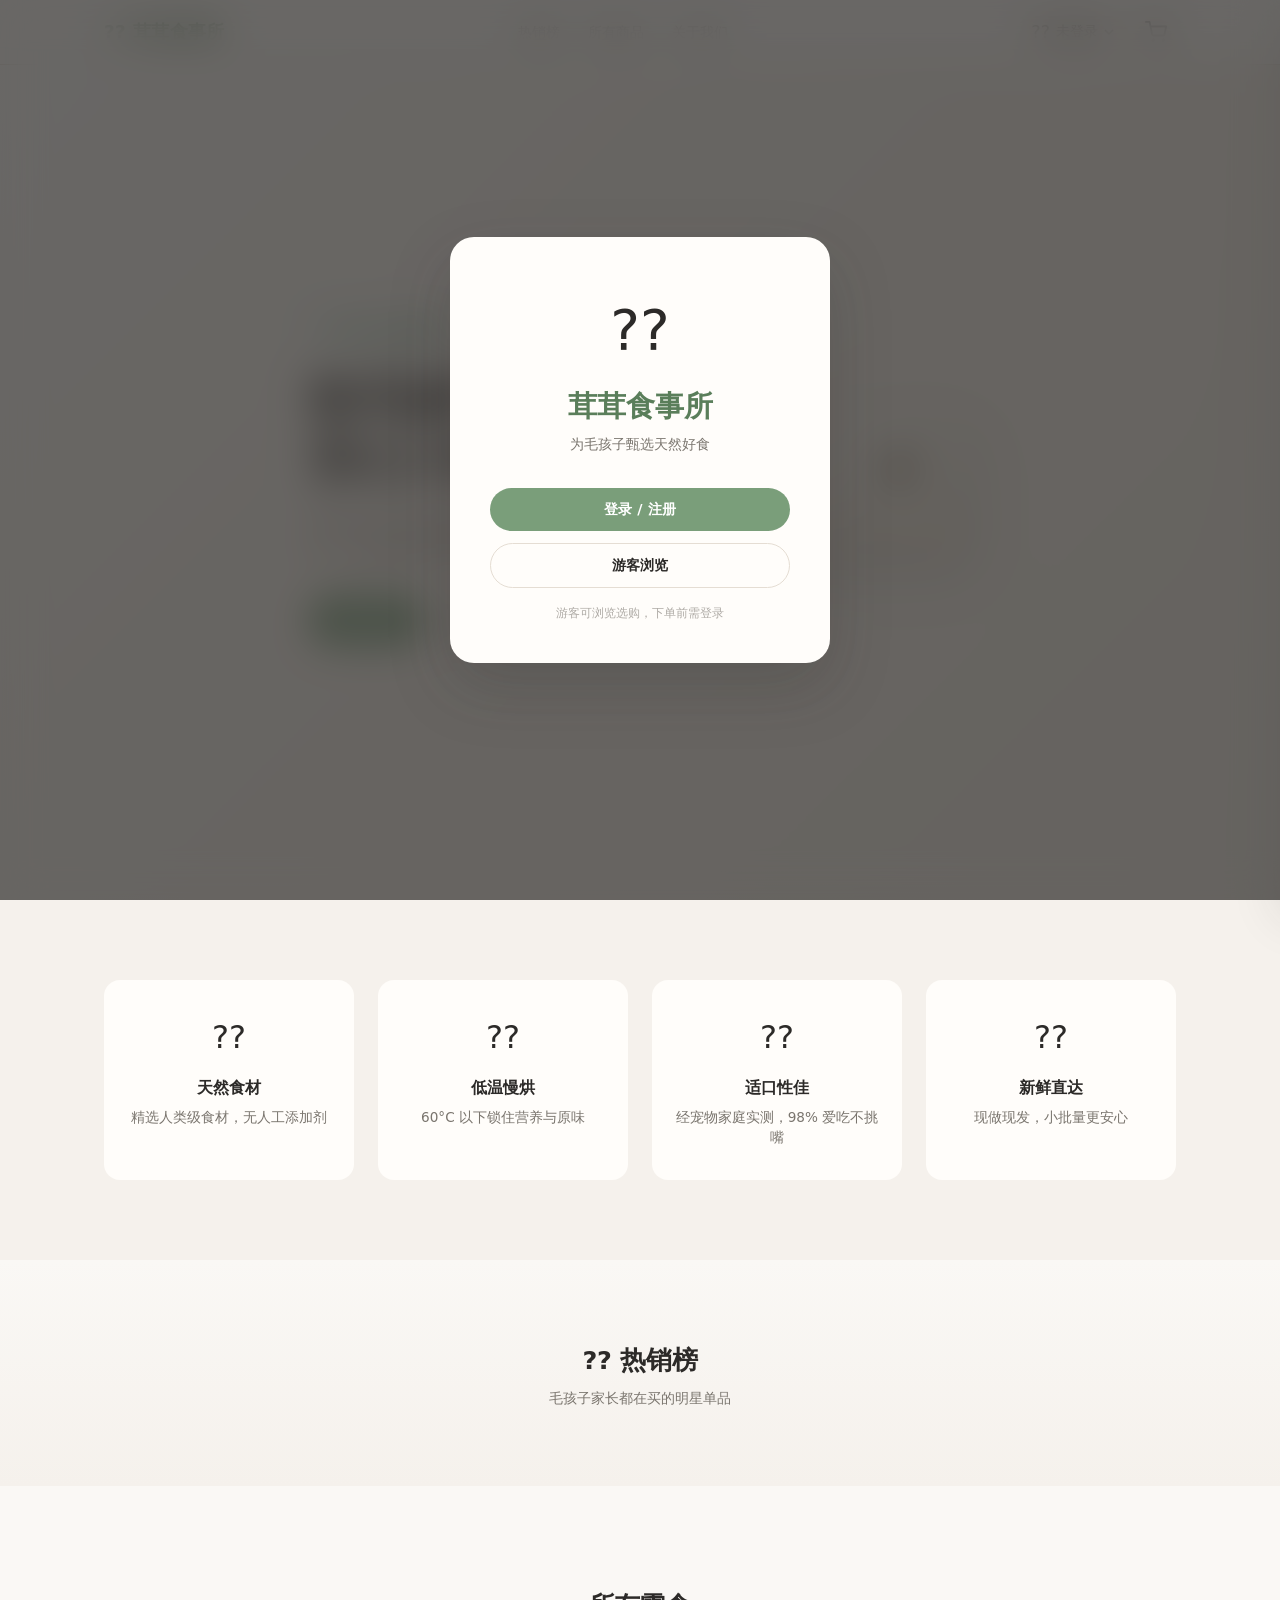
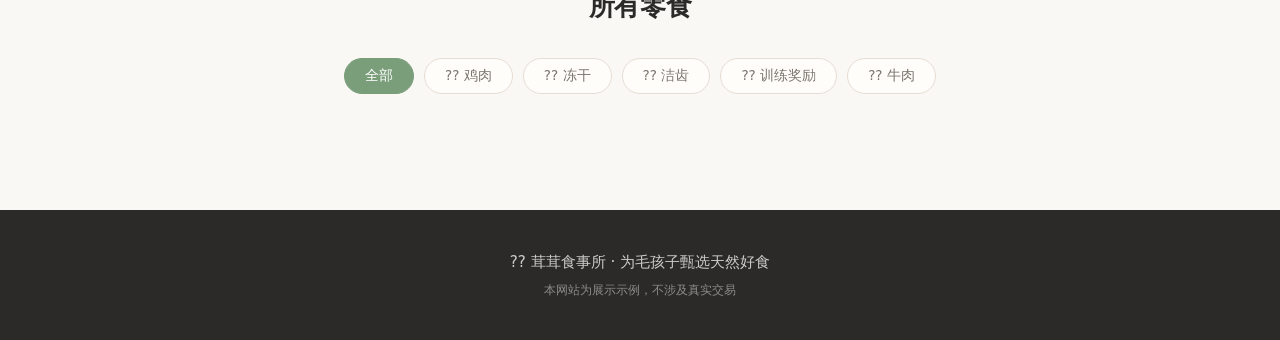
==== commit 813fb4d3: "fix: 正确转换 index.html 编码 GBK -> UTF-8" ====
--- a/index.html
+++ b/index.html
@@ -4,50 +4,50 @@
 <!-- GP:639187005547478258 -->
   <meta charset="UTF-8">
   <meta name="viewport" content="width=device-width, initial-scale=1.0">
-  <title>����ʳ���� �� ��Ȼ������ʳ</title>
+  <title>茸茸食事所 · 天然宠物零食</title>
   <link rel="stylesheet" href="styles.css">
 </head>
 <body>
-  <!-- ������֣��ȵ�¼���ο�ģʽ���ܽ��� -->
+  <!-- 入口遮罩：先登录或游客模式才能进入 -->
   <div class="entry-overlay" id="entryOverlay">
     <div class="entry-card">
       <div class="entry-card-inner">
         <div class="entry-logo">??</div>
-        <h1 class="entry-title">����ʳ����</h1>
-        <p class="entry-subtitle">Ϊë������ѡ��Ȼ��ʳ</p>
+        <h1 class="entry-title">茸茸食事所</h1>
+        <p class="entry-subtitle">为毛孩子甄选天然好食</p>
         <div class="entry-actions">
-          <button class="btn btn-primary btn-full" id="entryLoginBtn">��¼ / ע��</button>
-          <button class="btn btn-outline btn-full" id="entryGuestBtn">�ο����</button>
-        </div>
-        <p class="entry-note">�οͿ����ѡ�����µ�ǰ���¼</p>
-      </div>
-    </div>
-  </div>
-
-  <!-- ������ -->
+          <button class="btn btn-primary btn-full" id="entryLoginBtn">登录 / 注册</button>
+          <button class="btn btn-outline btn-full" id="entryGuestBtn">游客浏览</button>
+        </div>
+        <p class="entry-note">游客可浏览选购，下单前需登录</p>
+      </div>
+    </div>
+  </div>
+
+  <!-- 导航栏 -->
   <header class="header" id="mainHeader">
     <div class="container header-inner">
-      <a href="#" class="logo">?? ����ʳ����</a>
+      <a href="#" class="logo">?? 茸茸食事所</a>
       <nav class="nav">
-        <a href="#hot-sellers">������</a>
-        <a href="#products">������Ʒ</a>
-        <a href="#about">��������</a>
+        <a href="#hot-sellers">热销榜</a>
+        <a href="#products">所有商品</a>
+        <a href="#about">关于我们</a>
       </nav>
       <div class="header-right">
         <div class="user-area" id="userArea">
           <button class="user-btn" id="userBtn">
             <span class="user-avatar" id="userAvatar">??</span>
-            <span class="user-name" id="userName">δ��¼</span>
+            <span class="user-name" id="userName">未登录</span>
             <svg width="10" height="6" viewBox="0 0 10 6" fill="none"><path d="M1 1l4 4 4-4" stroke="currentColor" stroke-width="1.5"/></svg>
           </button>
           <div class="user-dropdown" id="userDropdown">
-            <div class="dropdown-item" id="dropdownAccount">?? �˻�����</div>
-            <div class="dropdown-item" id="dropdownAddress">?? ��ַ����</div>
+            <div class="dropdown-item" id="dropdownAccount">?? 账户中心</div>
+            <div class="dropdown-item" id="dropdownAddress">?? 地址管理</div>
             <div class="dropdown-divider"></div>
-            <div class="dropdown-item" id="dropdownLogout">?? �˳���¼</div>
-          </div>
-        </div>
-        <button class="cart-btn" id="cartToggle" aria-label="���ﳵ">
+            <div class="dropdown-item" id="dropdownLogout">?? 退出登录</div>
+          </div>
+        </div>
+        <button class="cart-btn" id="cartToggle" aria-label="购物车">
           <svg width="22" height="22" viewBox="0 0 24 24" fill="none" stroke="currentColor" stroke-width="2" stroke-linecap="round" stroke-linejoin="round"><circle cx="9" cy="21" r="1"/><circle cx="20" cy="21" r="1"/><path d="M1 1h4l2.68 13.39a2 2 0 0 0 2 1.61h9.72a2 2 0 0 0 2-1.61L23 6H6"/></svg>
           <span class="cart-count" id="cartCount">0</span>
         </button>
@@ -55,139 +55,139 @@
     </div>
   </header>
 
-  <!-- ���� Hero -->
+  <!-- 首屏 Hero -->
   <section class="hero" id="hero">
     <div class="container hero-grid">
       <div class="hero-text">
-        <span class="hero-badge">?? 100% ��Ȼʳ��</span>
-        <h1>��ë���ӵ�<br>����Сʳ</h1>
-        <p>�����ӡ��޹����������<br>ÿһ�ڶ��ǿ��ü�����Ȼ</p>
+        <span class="hero-badge">?? 100% 天然食材</span>
+        <h1>给毛孩子的<br>安心小食</h1>
+        <p>无添加·无谷物·低温慢烘<br>每一口都是看得见的天然</p>
         <div class="hero-actions">
-          <a href="#products" class="btn btn-primary">̽����Ʒ</a>
-          <a href="#cartToggle" class="btn btn-outline cart-quick" id="heroCartBtn">���ﳵ (<span id="heroCartCount">0</span>)</a>
+          <a href="#products" class="btn btn-primary">探索商品</a>
+          <a href="#cartToggle" class="btn btn-outline cart-quick" id="heroCartBtn">购物车 (<span id="heroCartCount">0</span>)</a>
         </div>
       </div>
       <div class="hero-visual">
-        <img src="assets/hero.svg" alt="������ʳ" class="hero-img">
-      </div>
-    </div>
-  </section>
-
-  <!-- ��ɫ���� -->
+        <img src="assets/hero.svg" alt="宠物零食" class="hero-img">
+      </div>
+    </div>
+  </section>
+
+  <!-- 特色卖点 -->
   <section class="features" id="about">
     <div class="container">
       <div class="features-grid">
         <div class="feature-card">
           <span class="feature-icon">??</span>
-          <h3>��Ȼʳ��</h3>
-          <p>��ѡ���༶ʳ�ģ����˹����Ӽ�</p>
-        </div>
-        <div class="feature-card">
-          <span class="feature-icon">??</span>
-          <h3>��������</h3>
-          <p>60��C ������סӪ����ԭζ</p>
-        </div>
-        <div class="feature-card">
-          <span class="feature-icon">??</span>
-          <h3>�ʿ��Լ�</h3>
-          <p>�������ͥʵ�⣬98% ���Բ�����</p>
-        </div>
-        <div class="feature-card">
-          <span class="feature-icon">??</span>
-          <h3>����ֱ��</h3>
-          <p>�����ַ���С����������</p>
-        </div>
-      </div>
-    </div>
-  </section>
-
-  <!-- ������ -->
+          <h3>天然食材</h3>
+          <p>精选人类级食材，无人工添加剂</p>
+        </div>
+        <div class="feature-card">
+          <span class="feature-icon">??</span>
+          <h3>低温慢烘</h3>
+          <p>60°C 以下锁住营养与原味</p>
+        </div>
+        <div class="feature-card">
+          <span class="feature-icon">??</span>
+          <h3>适口性佳</h3>
+          <p>经宠物家庭实测，98% 爱吃不挑嘴</p>
+        </div>
+        <div class="feature-card">
+          <span class="feature-icon">??</span>
+          <h3>新鲜直达</h3>
+          <p>现做现发，小批量更安心</p>
+        </div>
+      </div>
+    </div>
+  </section>
+
+  <!-- 热销榜 -->
   <section class="hot-sellers">
     <div class="container">
       <div class="hot-sellers-header">
-        <h2 class="hot-sellers-title">?? ������</h2>
-        <p class="hot-sellers-subtitle">ë���Ӽҳ�����������ǵ�Ʒ</p>
+        <h2 class="hot-sellers-title">?? 热销榜</h2>
+        <p class="hot-sellers-subtitle">毛孩子家长都在买的明星单品</p>
       </div>
       <div class="hot-sellers-grid" id="hotSellersGrid"></div>
     </div>
   </section>
 
-  <!-- ��Ʒ�� -->
+  <!-- 商品区 -->
   <section class="products" id="products">
     <div class="container">
-      <h2 class="section-title">������ʳ</h2>
+      <h2 class="section-title">所有零食</h2>
       <div class="filter-bar" id="filterBar">
-        <button class="filter-btn active" data-filter="all">ȫ��</button>
-        <button class="filter-btn" data-filter="chicken">?? ����</button>
-        <button class="filter-btn" data-filter="freezedry">?? ����</button>
-        <button class="filter-btn" data-filter="dental">?? ���</button>
-        <button class="filter-btn" data-filter="training">?? ѵ������</button>
-        <button class="filter-btn" data-filter="beef">?? ţ��</button>
+        <button class="filter-btn active" data-filter="all">全部</button>
+        <button class="filter-btn" data-filter="chicken">?? 鸡肉</button>
+        <button class="filter-btn" data-filter="freezedry">?? 冻干</button>
+        <button class="filter-btn" data-filter="dental">?? 洁齿</button>
+        <button class="filter-btn" data-filter="training">?? 训练奖励</button>
+        <button class="filter-btn" data-filter="beef">?? 牛肉</button>
       </div>
       <div class="product-grid" id="productGrid"></div>
     </div>
   </section>
 
-  <!-- ҳ�� -->
+  <!-- 页脚 -->
   <footer class="footer">
     <div class="container footer-inner">
-      <p>?? ����ʳ���� �� Ϊë������ѡ��Ȼ��ʳ</p>
-      <p class="footer-note">����վΪչʾʾ�������漰��ʵ����</p>
+      <p>?? 茸茸食事所 · 为毛孩子甄选天然好食</p>
+      <p class="footer-note">本网站为展示示例，不涉及真实交易</p>
     </div>
   </footer>
 
-  <!-- ��¼�������������������黯�� -->
+  <!-- 登录弹窗（悬浮窗，背景虚化） -->
   <div class="login-overlay" id="loginOverlay">
     <div class="login-modal">
       <button class="login-close" id="loginClose">?</button>
       <div class="login-icon">??</div>
-      <h2 class="login-title">��ӭ����</h2>
-      <p class="login-subtitle">��¼�󼴿���д��ַ���µ�</p>
+      <h2 class="login-title">欢迎回来</h2>
+      <p class="login-subtitle">登录后即可填写地址并下单</p>
       <div class="login-form">
         <div class="login-field">
-          <label>�û���</label>
-          <input type="text" id="loginUsername" placeholder="�����û���" autocomplete="off">
+          <label>用户名</label>
+          <input type="text" id="loginUsername" placeholder="输入用户名" autocomplete="off">
         </div>
         <div class="login-field">
-          <label>����</label>
-          <input type="password" id="loginPassword" placeholder="��������" autocomplete="off">
+          <label>密码</label>
+          <input type="password" id="loginPassword" placeholder="输入密码" autocomplete="off">
         </div>
         <div class="login-error" id="loginError"></div>
-        <button class="btn btn-primary btn-full" id="loginSubmit">��¼</button>
-        <button class="btn btn-outline btn-full" id="loginGuestBtn">���ο����ݼ���</button>
-      </div>
-    </div>
-  </div>
-
-  <!-- �˻����ĵ�������ַ������ -->
+        <button class="btn btn-primary btn-full" id="loginSubmit">登录</button>
+        <button class="btn btn-outline btn-full" id="loginGuestBtn">以游客身份继续</button>
+      </div>
+    </div>
+  </div>
+
+  <!-- 账户中心弹窗（地址管理） -->
   <div class="address-overlay" id="addressOverlay">
     <div class="address-modal">
       <div class="address-modal-header">
-        <h2>?? ��ַ����</h2>
+        <h2>?? 地址管理</h2>
         <button class="address-close" id="addressClose">?</button>
       </div>
       <div class="address-modal-body">
         <div class="address-list" id="addressList"></div>
-        <button class="btn btn-outline btn-sm" id="addressAddBtn">+ �����µ�ַ</button>
-
-        <!-- ��ַ����������/�༭�� -->
+        <button class="btn btn-outline btn-sm" id="addressAddBtn">+ 添加新地址</button>
+
+        <!-- 地址表单（新增/编辑） -->
         <div class="address-form" id="addressForm" style="display:none;">
-          <div class="address-form-title" id="addressFormTitle">���ӵ�ַ</div>
+          <div class="address-form-title" id="addressFormTitle">添加地址</div>
           <div class="login-field">
-            <label>�ռ���</label>
-            <input type="text" id="addrName" placeholder="�ռ�������">
+            <label>收件人</label>
+            <input type="text" id="addrName" placeholder="收件人姓名">
           </div>
           <div class="login-field">
-            <label>�ֻ���</label>
-            <input type="text" id="addrPhone" placeholder="�ֻ�����">
+            <label>手机号</label>
+            <input type="text" id="addrPhone" placeholder="手机号码">
           </div>
           <div class="login-field">
-            <label>��ϸ��ַ</label>
-            <input type="text" id="addrDetail" placeholder="ʡ/��/��/�ֵ�/���ƺ�">
+            <label>详细地址</label>
+            <input type="text" id="addrDetail" placeholder="省/市/区/街道/门牌号">
           </div>
           <div style="display:flex;gap:8px;margin-top:10px;">
-            <button class="btn btn-primary btn-sm" id="addrSaveBtn">����</button>
-            <button class="btn btn-outline btn-sm" id="addrCancelBtn">ȡ��</button>
+            <button class="btn btn-primary btn-sm" id="addrSaveBtn">保存</button>
+            <button class="btn btn-outline btn-sm" id="addrCancelBtn">取消</button>
           </div>
           <div class="login-error" id="addrError"></div>
         </div>
@@ -195,47 +195,47 @@
     </div>
   </div>
 
-  <!-- ��Ʒ���鵯�� -->
+  <!-- 商品详情弹窗 -->
   <div class="modal-overlay" id="productModal">
-    <div class="modal" role="dialog" aria-label="��Ʒ����">
-      <button class="modal-close" id="modalClose" aria-label="�ر�">?</button>
+    <div class="modal" role="dialog" aria-label="商品详情">
+      <button class="modal-close" id="modalClose" aria-label="关闭">?</button>
       <div class="modal-body" id="modalBody"></div>
     </div>
   </div>
 
-  <!-- ���ﳵ���� -->
+  <!-- 购物车侧栏 -->
   <div class="cart-overlay" id="cartOverlay"></div>
   <div class="cart-sidebar" id="cartSidebar">
     <div class="cart-header">
-      <h2>?? ���ﳵ</h2>
-      <button class="cart-close" id="cartClose" aria-label="�رչ��ﳵ">?</button>
+      <h2>?? 购物车</h2>
+      <button class="cart-close" id="cartClose" aria-label="关闭购物车">?</button>
     </div>
     <div class="cart-items" id="cartItems">
-      <div class="cart-empty">���ﳵ�ǿյ�<br>��ȥ��ë����ѡ��ʳ�� ??</div>
+      <div class="cart-empty">购物车是空的<br>快去给毛孩子选零食吧 ??</div>
     </div>
     <div class="cart-footer" id="cartFooter" style="display:none;">
       <div class="cart-total">
-        <span>�ϼ�</span>
-        <span id="cartTotal">��0</span>
-      </div>
-      <button class="btn btn-primary btn-full" id="checkoutBtn">����</button>
-    </div>
-  </div>
-
-  <!-- �µ��ɹ����� -->
+        <span>合计</span>
+        <span id="cartTotal">￥0</span>
+      </div>
+      <button class="btn btn-primary btn-full" id="checkoutBtn">结算</button>
+    </div>
+  </div>
+
+  <!-- 下单成功弹窗 -->
   <div class="modal-overlay" id="successModal">
-    <div class="modal modal-success" role="dialog" aria-label="�µ��ɹ�">
+    <div class="modal modal-success" role="dialog" aria-label="下单成功">
       <div class="success-content">
         <span class="success-icon">??</span>
-        <h2>�µ��ɹ���</h2>
-        <p>��ϲ��Ϊë���Ӱ�����һ����ζ ??</p>
-        <p class="success-note" id="successAddress">Ԥ�� 2-3 ���͵�</p>
-        <button class="btn btn-primary" id="successClose">�������</button>
-      </div>
-    </div>
-  </div>
-
-  <!-- ��ʾ���������ף� -->
+        <h2>下单成功！</h2>
+        <p>恭喜你为毛孩子安排了一顿美味 ??</p>
+        <p class="success-note" id="successAddress">预计 2-3 天送到</p>
+        <button class="btn btn-primary" id="successClose">继续逛逛</button>
+      </div>
+    </div>
+  </div>
+
+  <!-- 提示弹窗（简易） -->
   <div class="toast" id="toast"></div>
 
   <script src="script.js"></script>
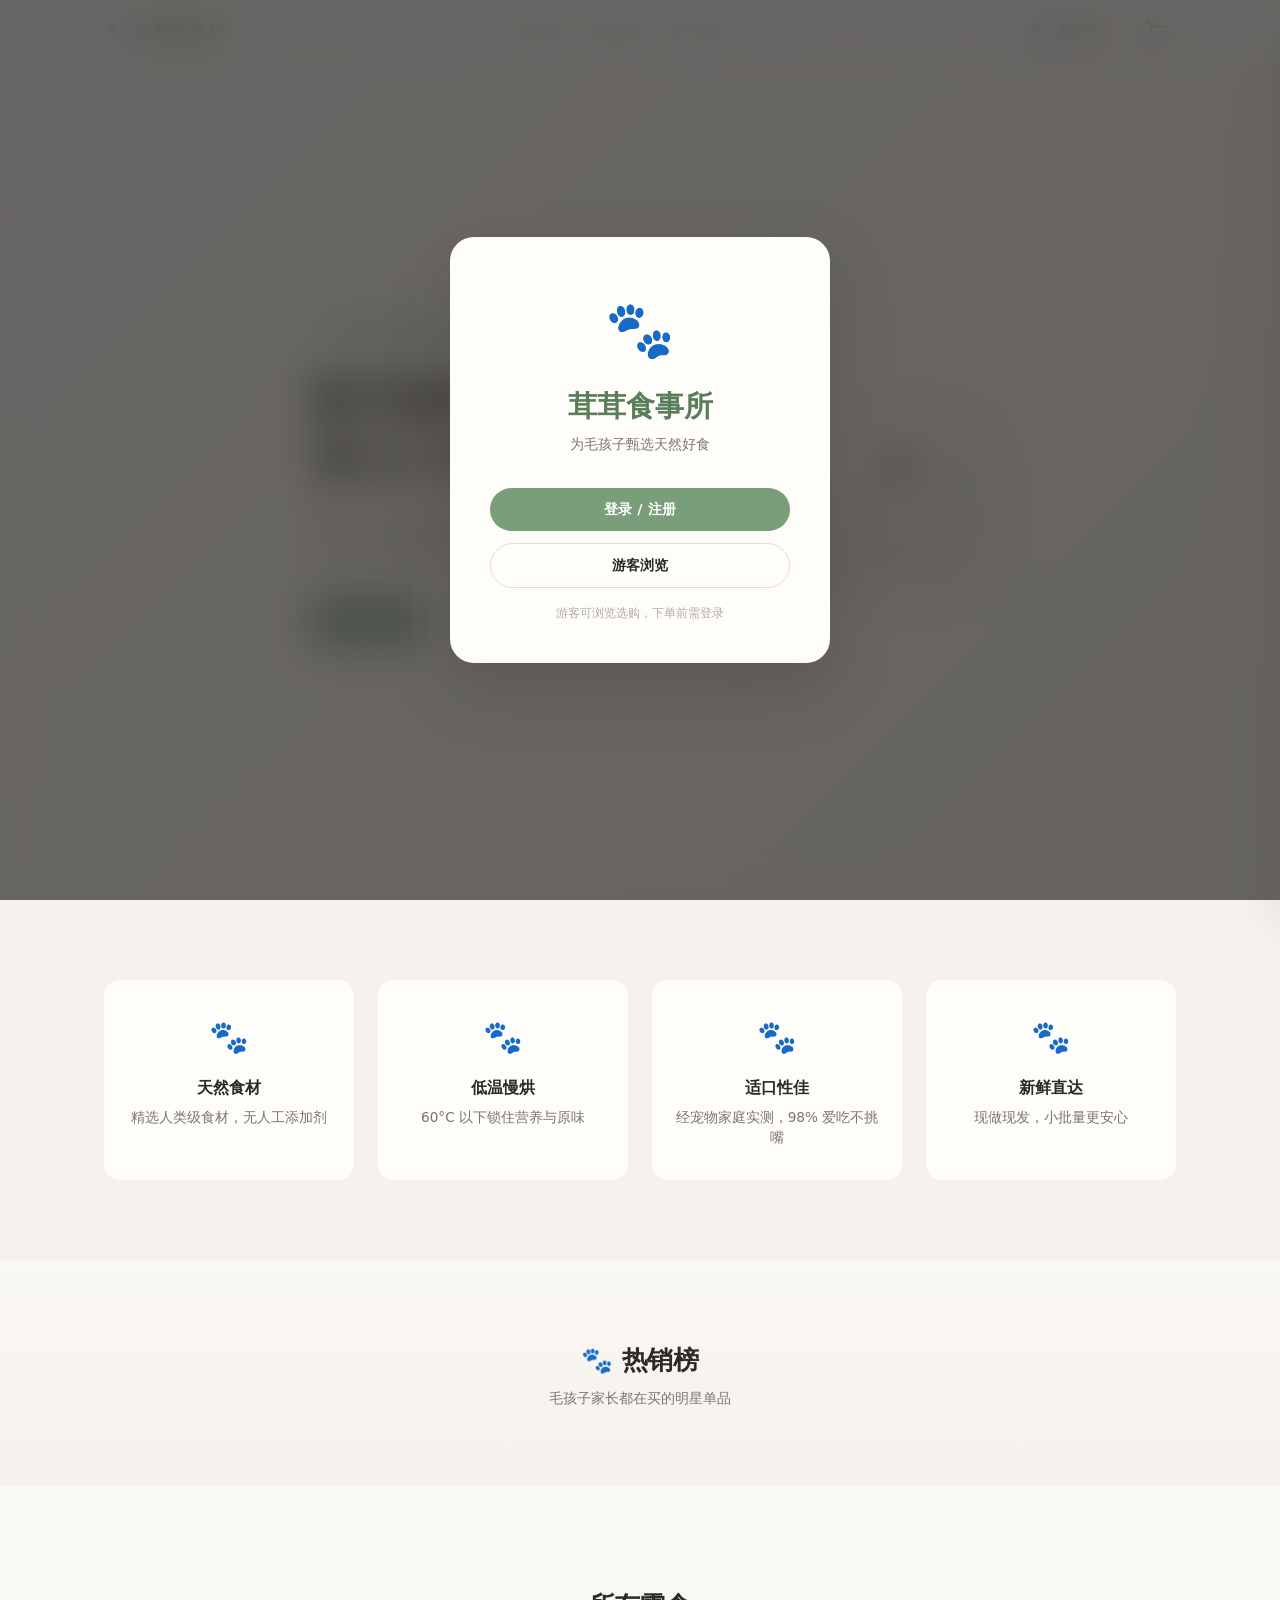
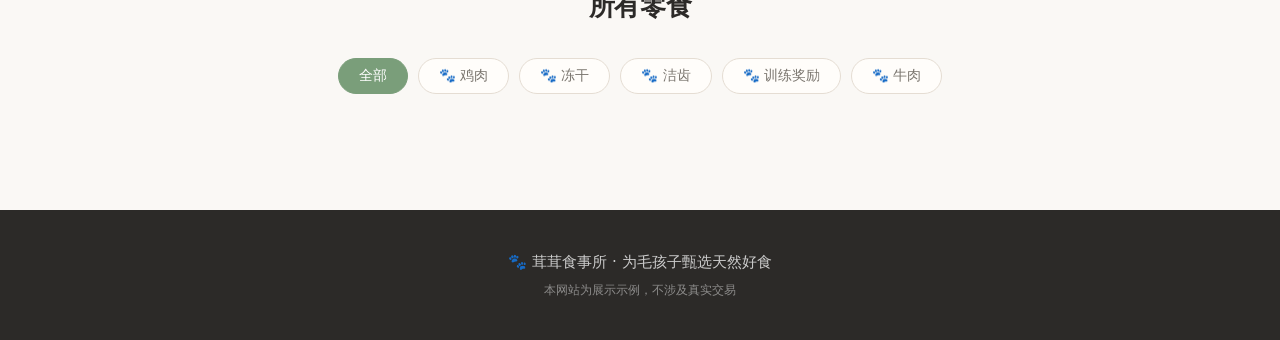
==== commit b201d4b8: "fix: replace all garbled ? chars with correct emoji and symbols" ====
--- a/index.html
+++ b/index.html
@@ -1,244 +1,245 @@
-<!DOCTYPE html>
-<html lang="zh-CN">
-<head>
-<!-- GP:639187005547478258 -->
-  <meta charset="UTF-8">
-  <meta name="viewport" content="width=device-width, initial-scale=1.0">
-  <title>茸茸食事所 · 天然宠物零食</title>
-  <link rel="stylesheet" href="styles.css">
-</head>
-<body>
-  <!-- 入口遮罩：先登录或游客模式才能进入 -->
-  <div class="entry-overlay" id="entryOverlay">
-    <div class="entry-card">
-      <div class="entry-card-inner">
-        <div class="entry-logo">??</div>
-        <h1 class="entry-title">茸茸食事所</h1>
-        <p class="entry-subtitle">为毛孩子甄选天然好食</p>
-        <div class="entry-actions">
-          <button class="btn btn-primary btn-full" id="entryLoginBtn">登录 / 注册</button>
-          <button class="btn btn-outline btn-full" id="entryGuestBtn">游客浏览</button>
-        </div>
-        <p class="entry-note">游客可浏览选购，下单前需登录</p>
-      </div>
-    </div>
-  </div>
-
-  <!-- 导航栏 -->
-  <header class="header" id="mainHeader">
-    <div class="container header-inner">
-      <a href="#" class="logo">?? 茸茸食事所</a>
-      <nav class="nav">
-        <a href="#hot-sellers">热销榜</a>
-        <a href="#products">所有商品</a>
-        <a href="#about">关于我们</a>
-      </nav>
-      <div class="header-right">
-        <div class="user-area" id="userArea">
-          <button class="user-btn" id="userBtn">
-            <span class="user-avatar" id="userAvatar">??</span>
-            <span class="user-name" id="userName">未登录</span>
-            <svg width="10" height="6" viewBox="0 0 10 6" fill="none"><path d="M1 1l4 4 4-4" stroke="currentColor" stroke-width="1.5"/></svg>
-          </button>
-          <div class="user-dropdown" id="userDropdown">
-            <div class="dropdown-item" id="dropdownAccount">?? 账户中心</div>
-            <div class="dropdown-item" id="dropdownAddress">?? 地址管理</div>
-            <div class="dropdown-divider"></div>
-            <div class="dropdown-item" id="dropdownLogout">?? 退出登录</div>
-          </div>
-        </div>
-        <button class="cart-btn" id="cartToggle" aria-label="购物车">
-          <svg width="22" height="22" viewBox="0 0 24 24" fill="none" stroke="currentColor" stroke-width="2" stroke-linecap="round" stroke-linejoin="round"><circle cx="9" cy="21" r="1"/><circle cx="20" cy="21" r="1"/><path d="M1 1h4l2.68 13.39a2 2 0 0 0 2 1.61h9.72a2 2 0 0 0 2-1.61L23 6H6"/></svg>
-          <span class="cart-count" id="cartCount">0</span>
-        </button>
-      </div>
-    </div>
-  </header>
-
-  <!-- 首屏 Hero -->
-  <section class="hero" id="hero">
-    <div class="container hero-grid">
-      <div class="hero-text">
-        <span class="hero-badge">?? 100% 天然食材</span>
-        <h1>给毛孩子的<br>安心小食</h1>
-        <p>无添加·无谷物·低温慢烘<br>每一口都是看得见的天然</p>
-        <div class="hero-actions">
-          <a href="#products" class="btn btn-primary">探索商品</a>
-          <a href="#cartToggle" class="btn btn-outline cart-quick" id="heroCartBtn">购物车 (<span id="heroCartCount">0</span>)</a>
-        </div>
-      </div>
-      <div class="hero-visual">
-        <img src="assets/hero.svg" alt="宠物零食" class="hero-img">
-      </div>
-    </div>
-  </section>
-
-  <!-- 特色卖点 -->
-  <section class="features" id="about">
-    <div class="container">
-      <div class="features-grid">
-        <div class="feature-card">
-          <span class="feature-icon">??</span>
-          <h3>天然食材</h3>
-          <p>精选人类级食材，无人工添加剂</p>
-        </div>
-        <div class="feature-card">
-          <span class="feature-icon">??</span>
-          <h3>低温慢烘</h3>
-          <p>60°C 以下锁住营养与原味</p>
-        </div>
-        <div class="feature-card">
-          <span class="feature-icon">??</span>
-          <h3>适口性佳</h3>
-          <p>经宠物家庭实测，98% 爱吃不挑嘴</p>
-        </div>
-        <div class="feature-card">
-          <span class="feature-icon">??</span>
-          <h3>新鲜直达</h3>
-          <p>现做现发，小批量更安心</p>
-        </div>
-      </div>
-    </div>
-  </section>
-
-  <!-- 热销榜 -->
-  <section class="hot-sellers">
-    <div class="container">
-      <div class="hot-sellers-header">
-        <h2 class="hot-sellers-title">?? 热销榜</h2>
-        <p class="hot-sellers-subtitle">毛孩子家长都在买的明星单品</p>
-      </div>
-      <div class="hot-sellers-grid" id="hotSellersGrid"></div>
-    </div>
-  </section>
-
-  <!-- 商品区 -->
-  <section class="products" id="products">
-    <div class="container">
-      <h2 class="section-title">所有零食</h2>
-      <div class="filter-bar" id="filterBar">
-        <button class="filter-btn active" data-filter="all">全部</button>
-        <button class="filter-btn" data-filter="chicken">?? 鸡肉</button>
-        <button class="filter-btn" data-filter="freezedry">?? 冻干</button>
-        <button class="filter-btn" data-filter="dental">?? 洁齿</button>
-        <button class="filter-btn" data-filter="training">?? 训练奖励</button>
-        <button class="filter-btn" data-filter="beef">?? 牛肉</button>
-      </div>
-      <div class="product-grid" id="productGrid"></div>
-    </div>
-  </section>
-
-  <!-- 页脚 -->
-  <footer class="footer">
-    <div class="container footer-inner">
-      <p>?? 茸茸食事所 · 为毛孩子甄选天然好食</p>
-      <p class="footer-note">本网站为展示示例，不涉及真实交易</p>
-    </div>
-  </footer>
-
-  <!-- 登录弹窗（悬浮窗，背景虚化） -->
-  <div class="login-overlay" id="loginOverlay">
-    <div class="login-modal">
-      <button class="login-close" id="loginClose">?</button>
-      <div class="login-icon">??</div>
-      <h2 class="login-title">欢迎回来</h2>
-      <p class="login-subtitle">登录后即可填写地址并下单</p>
-      <div class="login-form">
-        <div class="login-field">
-          <label>用户名</label>
-          <input type="text" id="loginUsername" placeholder="输入用户名" autocomplete="off">
-        </div>
-        <div class="login-field">
-          <label>密码</label>
-          <input type="password" id="loginPassword" placeholder="输入密码" autocomplete="off">
-        </div>
-        <div class="login-error" id="loginError"></div>
-        <button class="btn btn-primary btn-full" id="loginSubmit">登录</button>
-        <button class="btn btn-outline btn-full" id="loginGuestBtn">以游客身份继续</button>
-      </div>
-    </div>
-  </div>
-
-  <!-- 账户中心弹窗（地址管理） -->
-  <div class="address-overlay" id="addressOverlay">
-    <div class="address-modal">
-      <div class="address-modal-header">
-        <h2>?? 地址管理</h2>
-        <button class="address-close" id="addressClose">?</button>
-      </div>
-      <div class="address-modal-body">
-        <div class="address-list" id="addressList"></div>
-        <button class="btn btn-outline btn-sm" id="addressAddBtn">+ 添加新地址</button>
-
-        <!-- 地址表单（新增/编辑） -->
-        <div class="address-form" id="addressForm" style="display:none;">
-          <div class="address-form-title" id="addressFormTitle">添加地址</div>
-          <div class="login-field">
-            <label>收件人</label>
-            <input type="text" id="addrName" placeholder="收件人姓名">
-          </div>
-          <div class="login-field">
-            <label>手机号</label>
-            <input type="text" id="addrPhone" placeholder="手机号码">
-          </div>
-          <div class="login-field">
-            <label>详细地址</label>
-            <input type="text" id="addrDetail" placeholder="省/市/区/街道/门牌号">
-          </div>
-          <div style="display:flex;gap:8px;margin-top:10px;">
-            <button class="btn btn-primary btn-sm" id="addrSaveBtn">保存</button>
-            <button class="btn btn-outline btn-sm" id="addrCancelBtn">取消</button>
-          </div>
-          <div class="login-error" id="addrError"></div>
-        </div>
-      </div>
-    </div>
-  </div>
-
-  <!-- 商品详情弹窗 -->
-  <div class="modal-overlay" id="productModal">
-    <div class="modal" role="dialog" aria-label="商品详情">
-      <button class="modal-close" id="modalClose" aria-label="关闭">?</button>
-      <div class="modal-body" id="modalBody"></div>
-    </div>
-  </div>
-
-  <!-- 购物车侧栏 -->
-  <div class="cart-overlay" id="cartOverlay"></div>
-  <div class="cart-sidebar" id="cartSidebar">
-    <div class="cart-header">
-      <h2>?? 购物车</h2>
-      <button class="cart-close" id="cartClose" aria-label="关闭购物车">?</button>
-    </div>
-    <div class="cart-items" id="cartItems">
-      <div class="cart-empty">购物车是空的<br>快去给毛孩子选零食吧 ??</div>
-    </div>
-    <div class="cart-footer" id="cartFooter" style="display:none;">
-      <div class="cart-total">
-        <span>合计</span>
-        <span id="cartTotal">￥0</span>
-      </div>
-      <button class="btn btn-primary btn-full" id="checkoutBtn">结算</button>
-    </div>
-  </div>
-
-  <!-- 下单成功弹窗 -->
-  <div class="modal-overlay" id="successModal">
-    <div class="modal modal-success" role="dialog" aria-label="下单成功">
-      <div class="success-content">
-        <span class="success-icon">??</span>
-        <h2>下单成功！</h2>
-        <p>恭喜你为毛孩子安排了一顿美味 ??</p>
-        <p class="success-note" id="successAddress">预计 2-3 天送到</p>
-        <button class="btn btn-primary" id="successClose">继续逛逛</button>
-      </div>
-    </div>
-  </div>
-
-  <!-- 提示弹窗（简易） -->
-  <div class="toast" id="toast"></div>
-
-  <script src="script.js"></script>
-</body>
+<!DOCTYPE html>
+<html lang="zh-CN">
+<head>
+<!-- GP:639187005547478258 -->
+  <meta charset="UTF-8">
+  <meta name="viewport" content="width=device-width, initial-scale=1.0">
+  <title>茸茸食事所 · 天然宠物零食</title>
+  <link rel="stylesheet" href="styles.css">
+</head>
+<body>
+  <!-- 入口遮罩：先登录或游客模式才能进入 -->
+  <div class="entry-overlay" id="entryOverlay">
+    <div class="entry-card">
+      <div class="entry-card-inner">
+        <div class="entry-logo">🐾</div>
+        <h1 class="entry-title">茸茸食事所</h1>
+        <p class="entry-subtitle">为毛孩子甄选天然好食</p>
+        <div class="entry-actions">
+          <button class="btn btn-primary btn-full" id="entryLoginBtn">登录 / 注册</button>
+          <button class="btn btn-outline btn-full" id="entryGuestBtn">游客浏览</button>
+        </div>
+        <p class="entry-note">游客可浏览选购，下单前需登录</p>
+      </div>
+    </div>
+  </div>
+
+  <!-- 导航栏 -->
+  <header class="header" id="mainHeader">
+    <div class="container header-inner">
+      <a href="#" class="logo">🐾 茸茸食事所</a>
+      <nav class="nav">
+        <a href="#hot-sellers">热销榜</a>
+        <a href="#products">所有商品</a>
+        <a href="#about">关于我们</a>
+      </nav>
+      <div class="header-right">
+        <div class="user-area" id="userArea">
+          <button class="user-btn" id="userBtn">
+            <span class="user-avatar" id="userAvatar">🐾</span>
+            <span class="user-name" id="userName">未登录</span>
+            <svg width="10" height="6" viewBox="0 0 10 6" fill="none"><path d="M1 1l4 4 4-4" stroke="currentColor" stroke-width="1.5"/></svg>
+          </button>
+          <div class="user-dropdown" id="userDropdown">
+            <div class="dropdown-item" id="dropdownAccount">🐾 账户中心</div>
+            <div class="dropdown-item" id="dropdownAddress">🐾 地址管理</div>
+            <div class="dropdown-divider"></div>
+            <div class="dropdown-item" id="dropdownLogout">🐾 退出登录</div>
+          </div>
+        </div>
+        <button class="cart-btn" id="cartToggle" aria-label="购物车">
+          <svg width="22" height="22" viewBox="0 0 24 24" fill="none" stroke="currentColor" stroke-width="2" stroke-linecap="round" stroke-linejoin="round"><circle cx="9" cy="21" r="1"/><circle cx="20" cy="21" r="1"/><path d="M1 1h4l2.68 13.39a2 2 0 0 0 2 1.61h9.72a2 2 0 0 0 2-1.61L23 6H6"/></svg>
+          <span class="cart-count" id="cartCount">0</span>
+        </button>
+      </div>
+    </div>
+  </header>
+
+  <!-- 首屏 Hero -->
+  <section class="hero" id="hero">
+    <div class="container hero-grid">
+      <div class="hero-text">
+        <span class="hero-badge">🐾 100% 天然食材</span>
+        <h1>给毛孩子的<br>安心小食</h1>
+        <p>无添加·无谷物·低温慢烘<br>每一口都是看得见的天然</p>
+        <div class="hero-actions">
+          <a href="#products" class="btn btn-primary">探索商品</a>
+          <a href="#cartToggle" class="btn btn-outline cart-quick" id="heroCartBtn">购物车 (<span id="heroCartCount">0</span>)</a>
+        </div>
+      </div>
+      <div class="hero-visual">
+        <img src="assets/hero.svg" alt="宠物零食" class="hero-img">
+      </div>
+    </div>
+  </section>
+
+  <!-- 特色卖点 -->
+  <section class="features" id="about">
+    <div class="container">
+      <div class="features-grid">
+        <div class="feature-card">
+          <span class="feature-icon">🐾</span>
+          <h3>天然食材</h3>
+          <p>精选人类级食材，无人工添加剂</p>
+        </div>
+        <div class="feature-card">
+          <span class="feature-icon">🐾</span>
+          <h3>低温慢烘</h3>
+          <p>60°C 以下锁住营养与原味</p>
+        </div>
+        <div class="feature-card">
+          <span class="feature-icon">🐾</span>
+          <h3>适口性佳</h3>
+          <p>经宠物家庭实测，98% 爱吃不挑嘴</p>
+        </div>
+        <div class="feature-card">
+          <span class="feature-icon">🐾</span>
+          <h3>新鲜直达</h3>
+          <p>现做现发，小批量更安心</p>
+        </div>
+      </div>
+    </div>
+  </section>
+
+  <!-- 热销榜 -->
+  <section class="hot-sellers">
+    <div class="container">
+      <div class="hot-sellers-header">
+        <h2 class="hot-sellers-title">🐾 热销榜</h2>
+        <p class="hot-sellers-subtitle">毛孩子家长都在买的明星单品</p>
+      </div>
+      <div class="hot-sellers-grid" id="hotSellersGrid"></div>
+    </div>
+  </section>
+
+  <!-- 商品区 -->
+  <section class="products" id="products">
+    <div class="container">
+      <h2 class="section-title">所有零食</h2>
+      <div class="filter-bar" id="filterBar">
+        <button class="filter-btn active" data-filter="all">全部</button>
+        <button class="filter-btn" data-filter="chicken">🐾 鸡肉</button>
+        <button class="filter-btn" data-filter="freezedry">🐾 冻干</button>
+        <button class="filter-btn" data-filter="dental">🐾 洁齿</button>
+        <button class="filter-btn" data-filter="training">🐾 训练奖励</button>
+        <button class="filter-btn" data-filter="beef">🐾 牛肉</button>
+      </div>
+      <div class="product-grid" id="productGrid"></div>
+    </div>
+  </section>
+
+  <!-- 页脚 -->
+  <footer class="footer">
+    <div class="container footer-inner">
+      <p>🐾 茸茸食事所 · 为毛孩子甄选天然好食</p>
+      <p class="footer-note">本网站为展示示例，不涉及真实交易</p>
+    </div>
+  </footer>
+
+  <!-- 登录弹窗（悬浮窗，背景虚化） -->
+  <div class="login-overlay" id="loginOverlay">
+    <div class="login-modal">
+      <button class="login-close" id="loginClose">✕</button>
+      <div class="login-icon">🐾</div>
+      <h2 class="login-title">欢迎回来</h2>
+      <p class="login-subtitle">登录后即可填写地址并下单</p>
+      <div class="login-form">
+        <div class="login-field">
+          <label>用户名</label>
+          <input type="text" id="loginUsername" placeholder="输入用户名" autocomplete="off">
+        </div>
+        <div class="login-field">
+          <label>密码</label>
+          <input type="password" id="loginPassword" placeholder="输入密码" autocomplete="off">
+        </div>
+        <div class="login-error" id="loginError"></div>
+        <button class="btn btn-primary btn-full" id="loginSubmit">登录</button>
+        <button class="btn btn-outline btn-full" id="loginGuestBtn">以游客身份继续</button>
+      </div>
+    </div>
+  </div>
+
+  <!-- 账户中心弹窗（地址管理） -->
+  <div class="address-overlay" id="addressOverlay">
+    <div class="address-modal">
+      <div class="address-modal-header">
+        <h2>🐾 地址管理</h2>
+        <button class="address-close" id="addressClose">✕</button>
+      </div>
+      <div class="address-modal-body">
+        <div class="address-list" id="addressList"></div>
+        <button class="btn btn-outline btn-sm" id="addressAddBtn">+ 添加新地址</button>
+
+        <!-- 地址表单（新增/编辑） -->
+        <div class="address-form" id="addressForm" style="display:none;">
+          <div class="address-form-title" id="addressFormTitle">添加地址</div>
+          <div class="login-field">
+            <label>收件人</label>
+            <input type="text" id="addrName" placeholder="收件人姓名">
+          </div>
+          <div class="login-field">
+            <label>手机号</label>
+            <input type="text" id="addrPhone" placeholder="手机号码">
+          </div>
+          <div class="login-field">
+            <label>详细地址</label>
+            <input type="text" id="addrDetail" placeholder="省/市/区/街道/门牌号">
+          </div>
+          <div style="display:flex;gap:8px;margin-top:10px;">
+            <button class="btn btn-primary btn-sm" id="addrSaveBtn">保存</button>
+            <button class="btn btn-outline btn-sm" id="addrCancelBtn">取消</button>
+          </div>
+          <div class="login-error" id="addrError"></div>
+        </div>
+      </div>
+    </div>
+  </div>
+
+  <!-- 商品详情弹窗 -->
+  <div class="modal-overlay" id="productModal">
+    <div class="modal" role="dialog" aria-label="商品详情">
+      <button class="modal-close" id="modalClose" aria-label="关闭">✕</button>
+      <div class="modal-body" id="modalBody"></div>
+    </div>
+  </div>
+
+  <!-- 购物车侧栏 -->
+  <div class="cart-overlay" id="cartOverlay"></div>
+  <div class="cart-sidebar" id="cartSidebar">
+    <div class="cart-header">
+      <h2>🐾 购物车</h2>
+      <button class="cart-close" id="cartClose" aria-label="关闭购物车">✕</button>
+    </div>
+    <div class="cart-items" id="cartItems">
+      <div class="cart-empty">购物车是空的<br>快去给毛孩子选零食吧 🐾</div>
+    </div>
+    <div class="cart-footer" id="cartFooter" style="display:none;">
+      <div class="cart-total">
+        <span>合计</span>
+        <span id="cartTotal">￥0</span>
+      </div>
+      <button class="btn btn-primary btn-full" id="checkoutBtn">结算</button>
+    </div>
+  </div>
+
+  <!-- 下单成功弹窗 -->
+  <div class="modal-overlay" id="successModal">
+    <div class="modal modal-success" role="dialog" aria-label="下单成功">
+      <div class="success-content">
+        <span class="success-icon">🐾</span>
+        <h2>下单成功！</h2>
+        <p>恭喜你为毛孩子安排了一顿美味 🐾</p>
+        <p class="success-note" id="successAddress">预计 2-3 天送到</p>
+        <button class="btn btn-primary" id="successClose">继续逛逛</button>
+      </div>
+    </div>
+  </div>
+
+  <!-- 提示弹窗（简易） -->
+  <div class="toast" id="toast"></div>
+
+  <script src="script.js"></script>
+</body>
 </html>
 
+
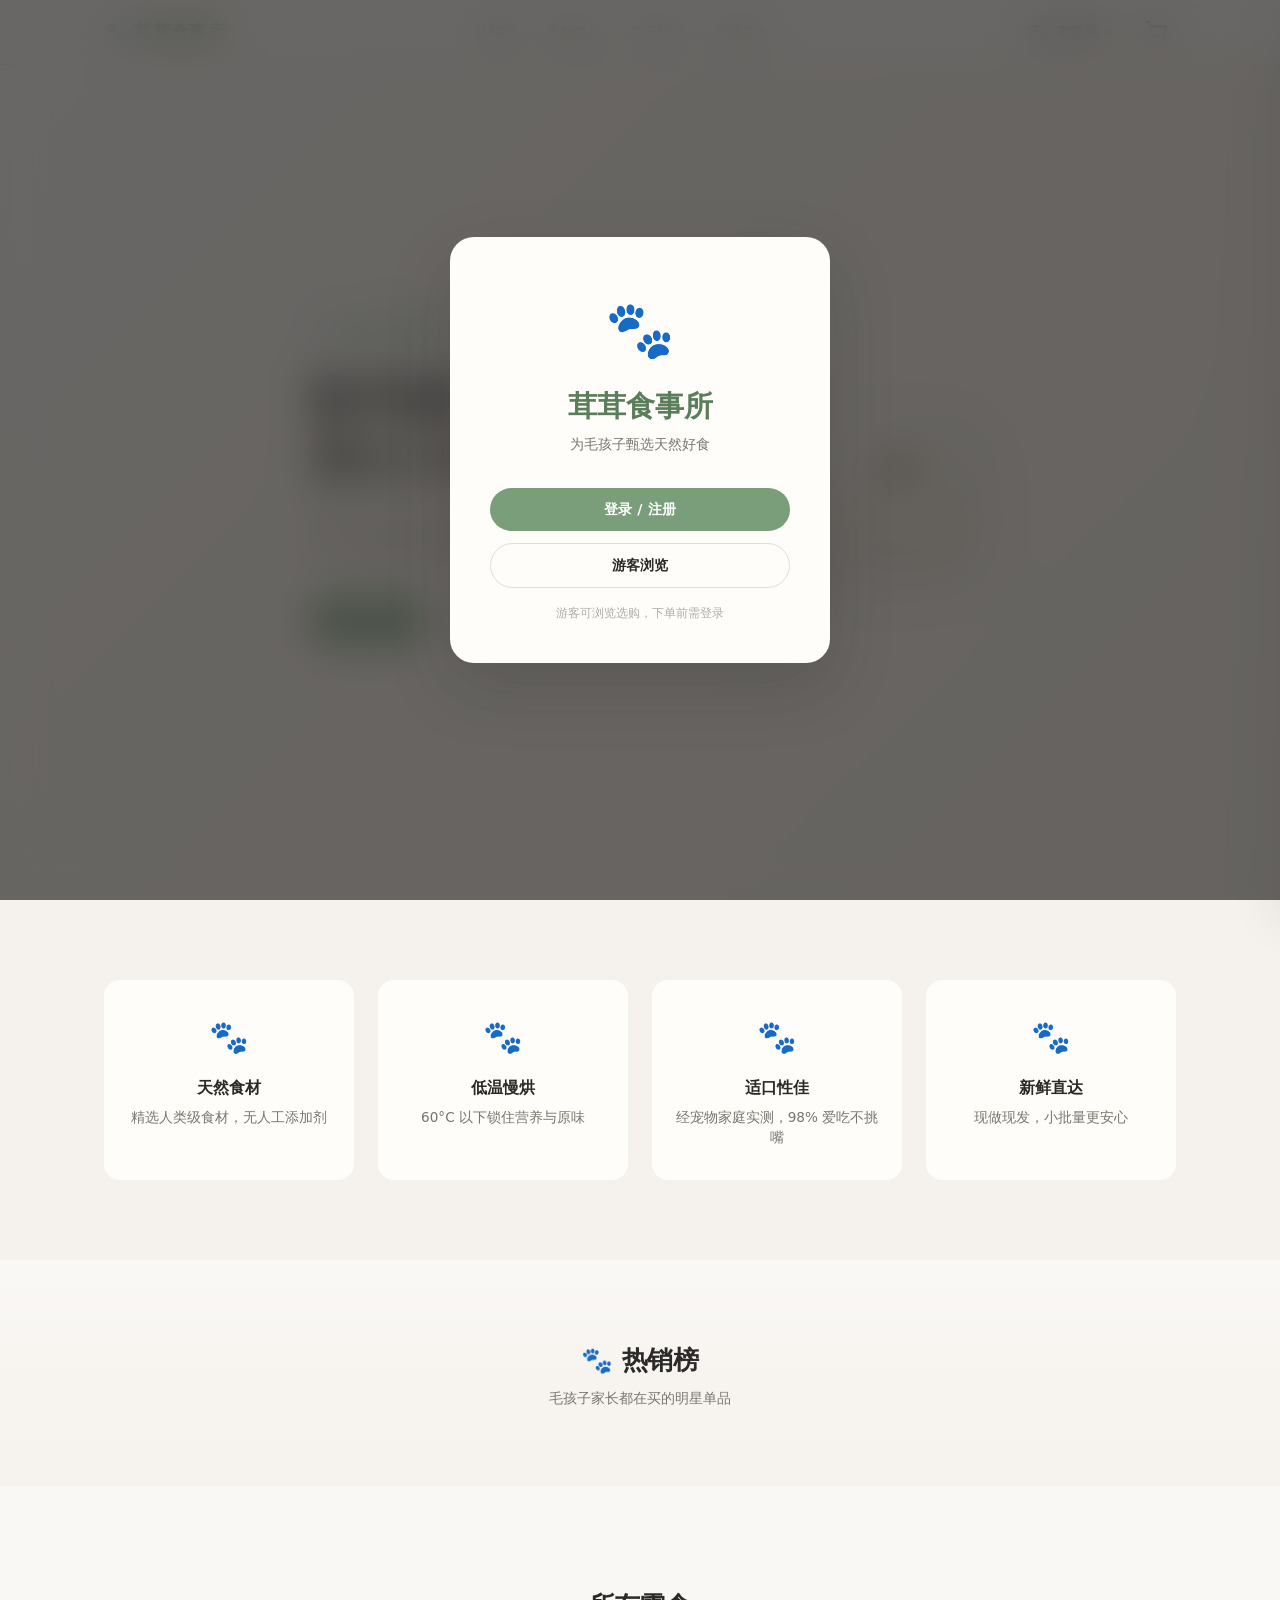
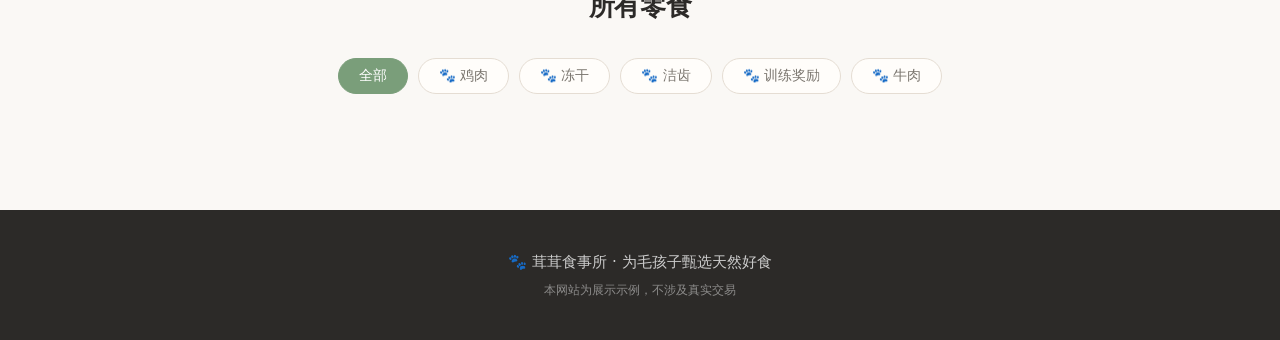
==== commit b72cb02f: "feat: add management backend with orders, stats, and product management" ====
--- a/index.html
+++ b/index.html
@@ -31,7 +31,8 @@
       <nav class="nav">
         <a href="#hot-sellers">热销榜</a>
         <a href="#products">所有商品</a>
-        <a href="#about">关于我们</a>
+        <a href="#about">关于我们</a>
+        <a href="admin.html" target="_blank">管理后台</a>
       </nav>
       <div class="header-right">
         <div class="user-area" id="userArea">
@@ -243,3 +244,4 @@
 </html>
 
 
+
